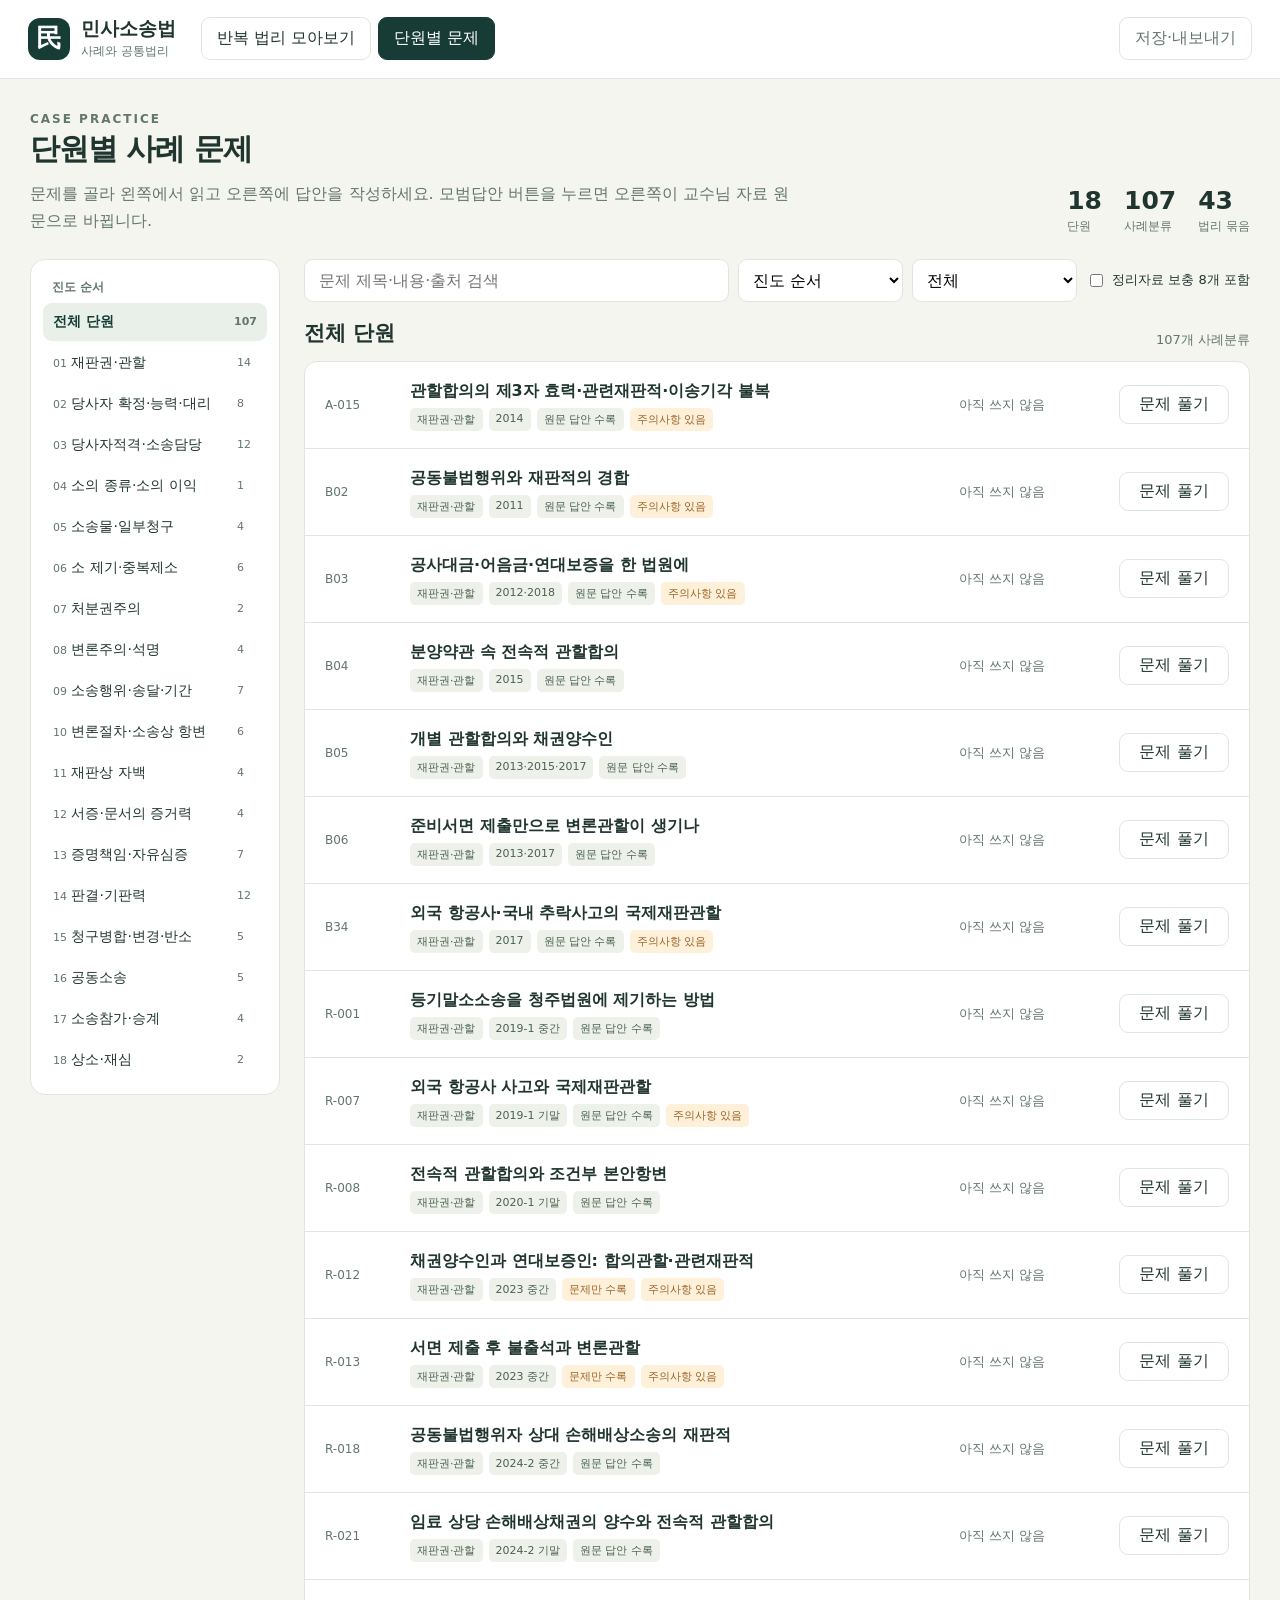
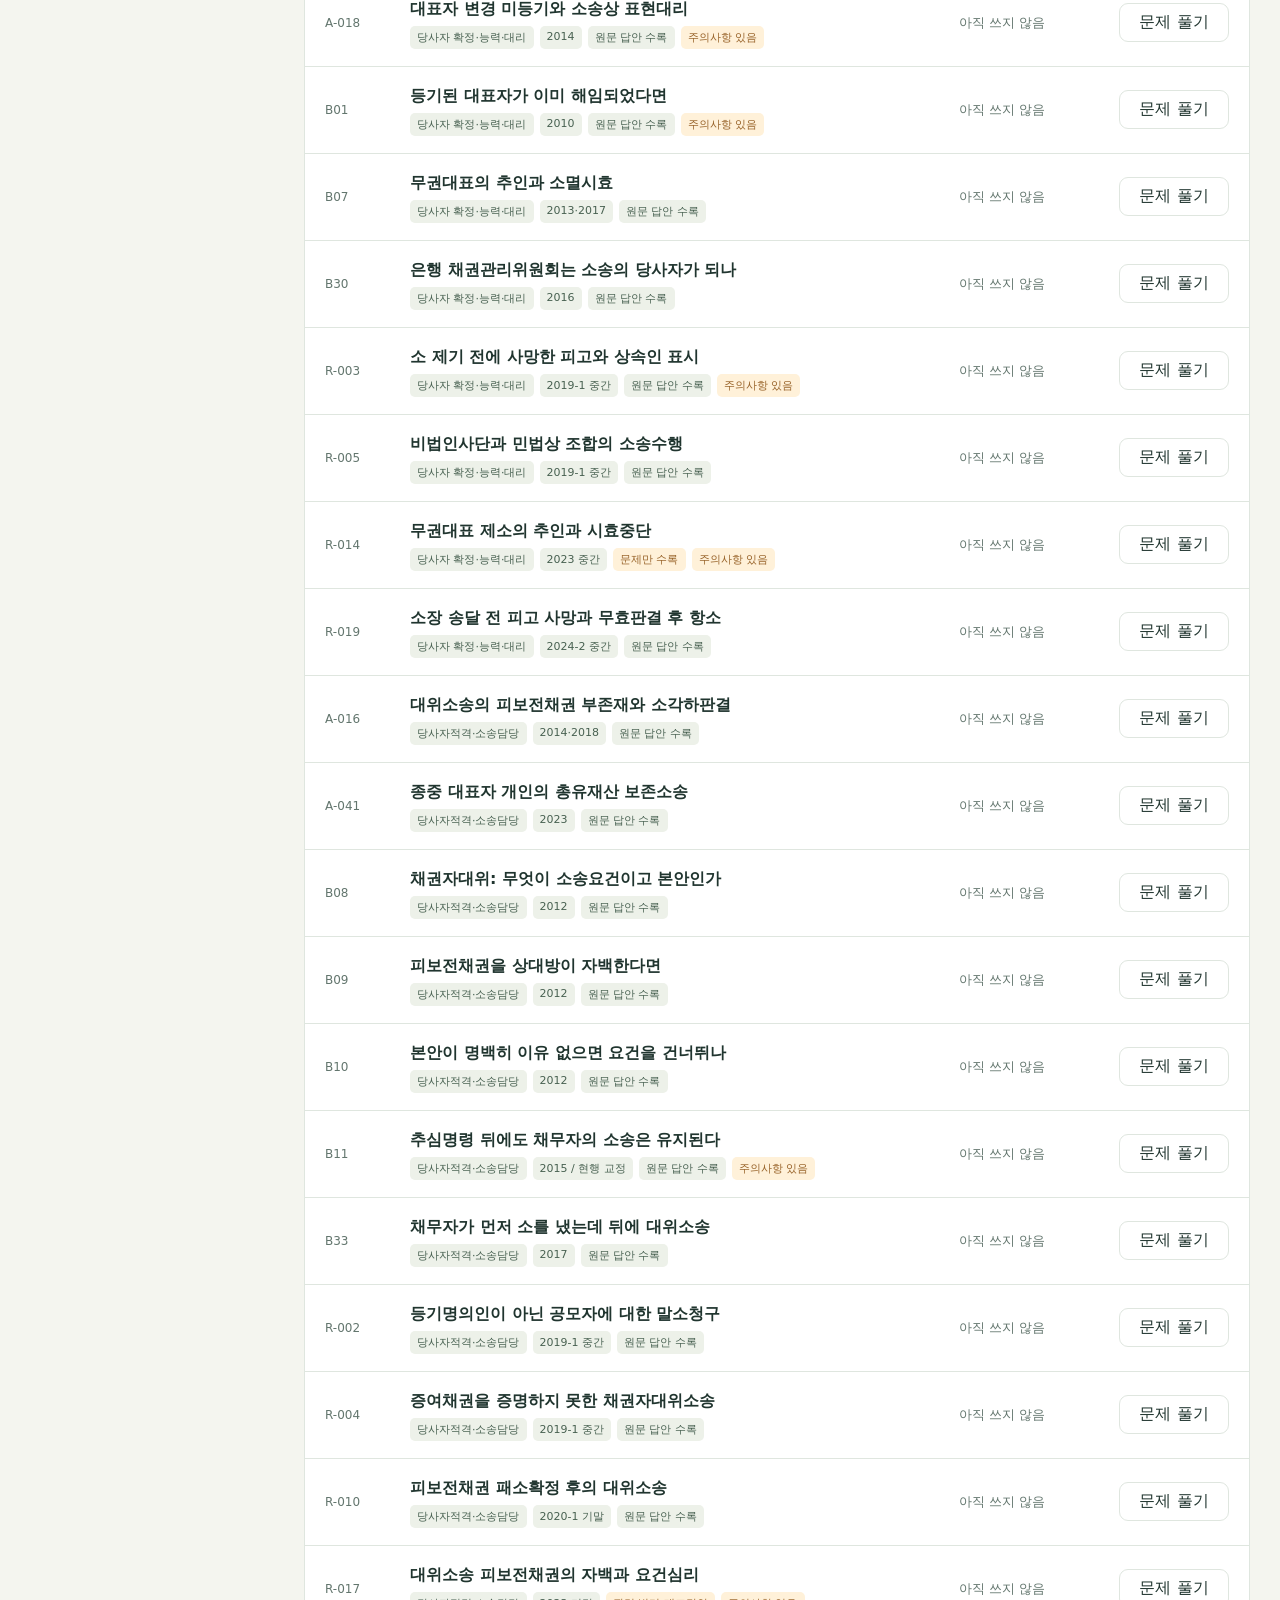
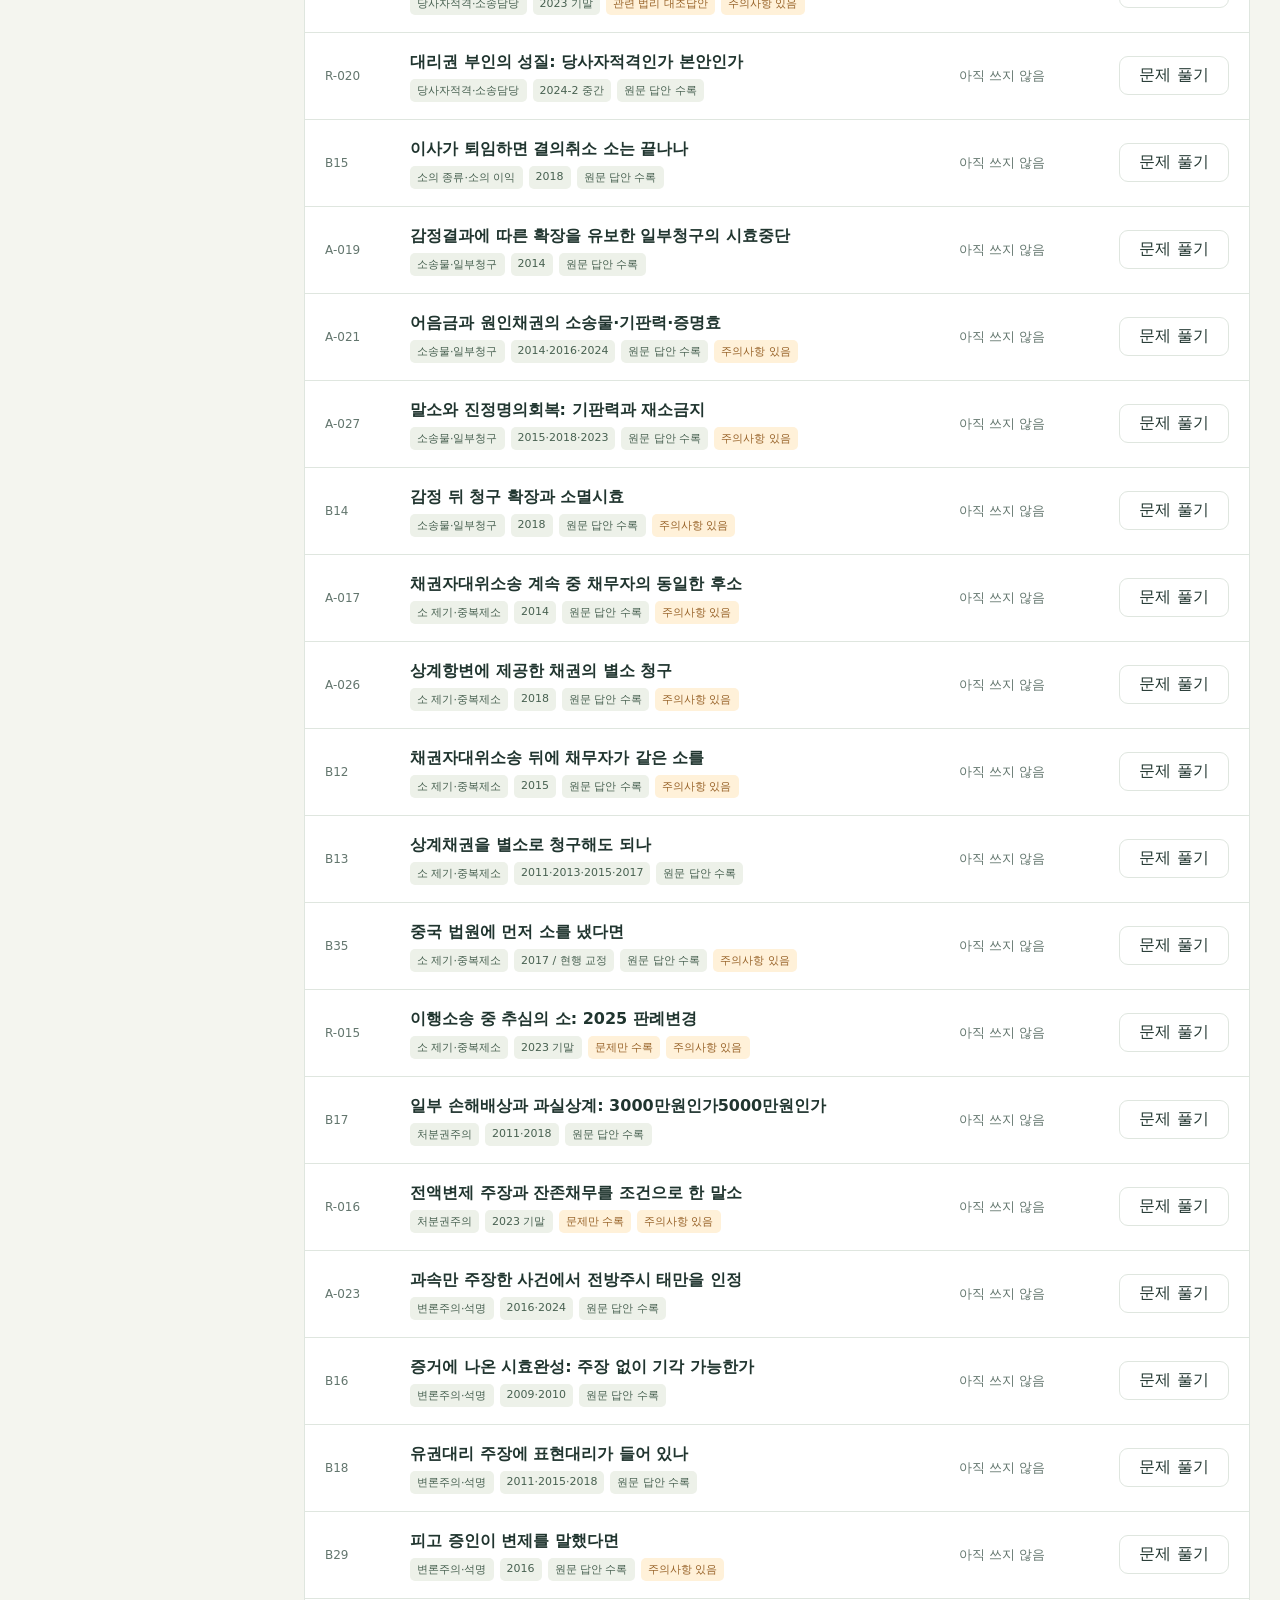
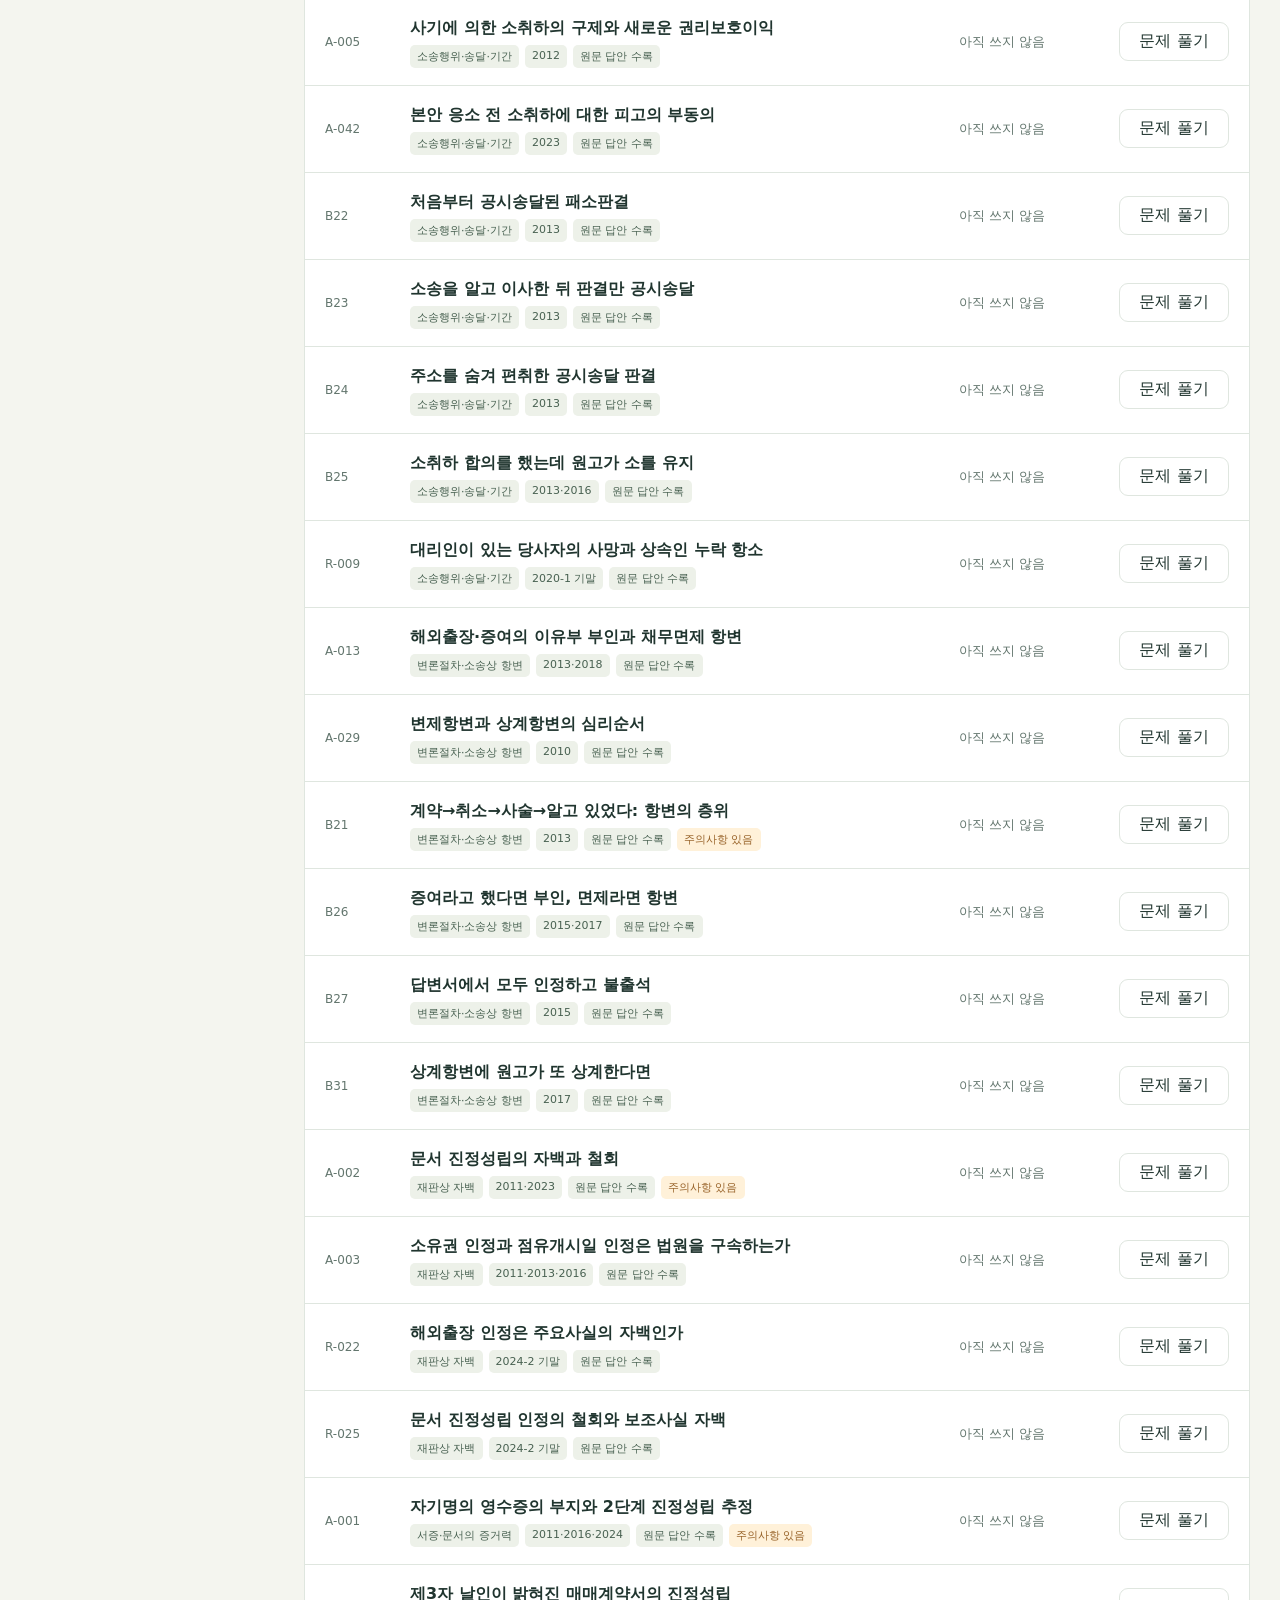
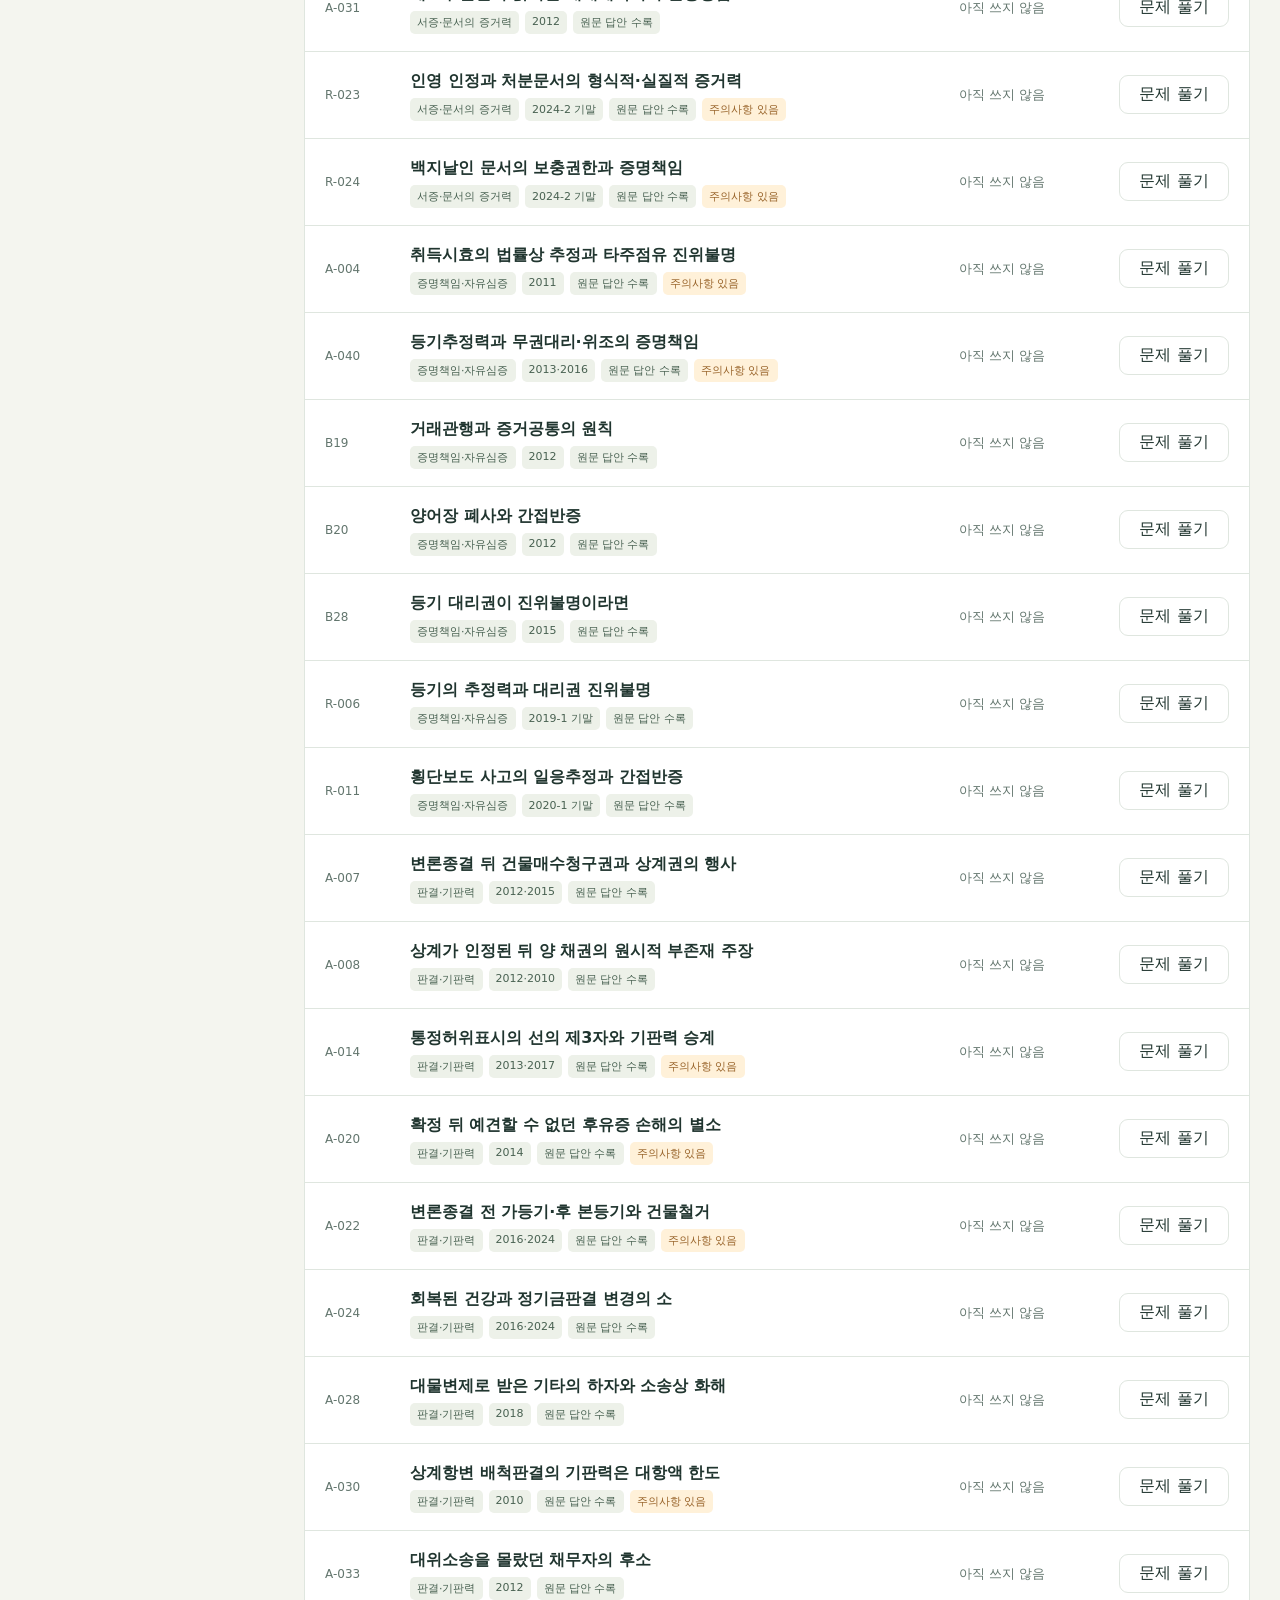
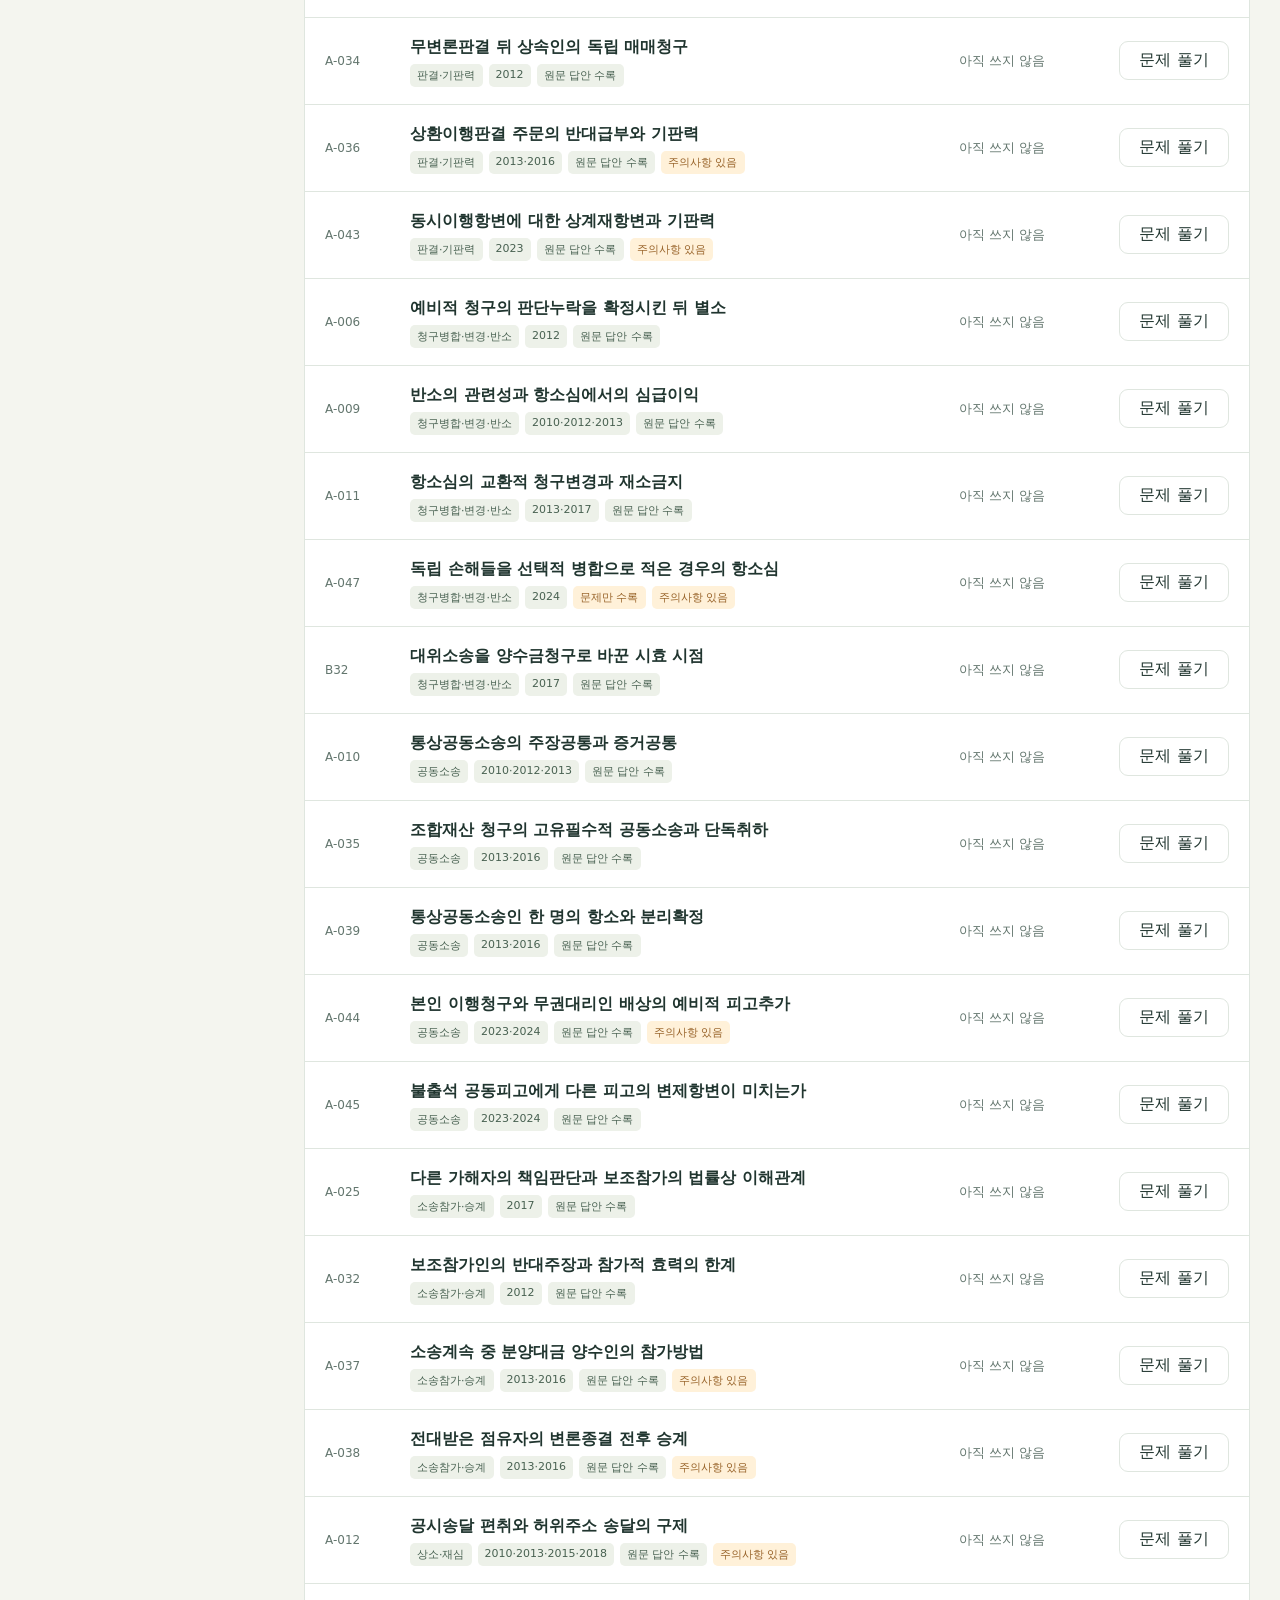
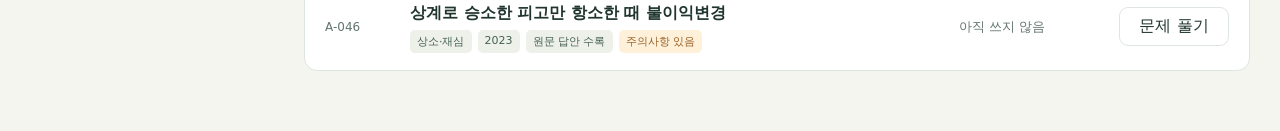
==== index.html @ bbbd8ec6 "Add files via upload" ====
<!doctype html>
<html lang="ko">
<head><meta charset="utf-8"><meta name="viewport" content="width=device-width, initial-scale=1"><meta name="theme-color" content="#173c36"><title>민사소송법 · 사례와 공통법리</title><link rel="stylesheet" href="reading.css?v=5"><script defer src="data.js"></script><script defer src="reading-data.js"></script><script defer src="reading-source-text.js"></script><script defer src="reading-focus.js"></script><script defer src="reading-edits.js"></script><script defer src="reading-transcripts.js?v=1"></script><script defer src="reading-core.js"></script><script defer src="reading-focus-core.js"></script><script defer src="reading-readable-core.js"></script><script defer src="reading-transcript-core.js"></script><script defer src="reading.js?v=5"></script></head>
<body>
<header class="top"><a class="brand" href="#library"><span class="brand-icon">民</span><span>민사소송법<small>사례와 공통법리</small></span></a><nav aria-label="공부 화면"><button data-view="laws">반복 법리 모아보기</button><button data-view="library">단원별 문제</button></nav><button id="records-open" class="quiet">저장·내보내기</button></header>
<main id="main"></main>
<div id="toast" role="status" aria-live="polite"></div>
<dialog id="records"><form method="dialog"><h2>내 답안과 공부기록</h2><p>이 브라우저에 자동 저장됩니다. 다른 컴퓨터에서는 기록 파일을 가져오세요.</p><p id="record-summary"></p><div class="tools"><button id="export" type="button">기록 내보내기</button><label class="button">기록 가져오기<input id="import" type="file" accept=".json,application/json" hidden></label></div><p class="small">이전 연습실의 기록은 그대로 보존되어 있습니다. 새 화면의 답안과 공부기록은 따로 저장합니다.</p><button id="reset" type="button" class="danger">새 화면의 기록 초기화</button><button value="close" class="quiet">닫기</button></form></dialog>
<dialog id="zoom"><div class="zoom-toolbar"><strong id="zoom-title">원문 확대</strong><button id="zoom-close">닫기</button></div><div id="zoom-content"></div></dialog>
<noscript>이 사이트는 브라우저의 JavaScript를 켜야 사용할 수 있습니다.</noscript>
</body></html>
---- reading.css ----
:root{color-scheme:light;--ink:#20352f;--muted:#63766e;--green:#173c36;--line:#dfe6df;--paper:#fff;--bg:#f4f5ef;--accent:#b97432;font-family:"Malgun Gothic","Apple SD Gothic Neo",system-ui,sans-serif;font-size:16px}*{box-sizing:border-box}body{margin:0;background:var(--bg);color:var(--ink)}button,input,textarea,select{font:inherit}button,.button{border:1px solid var(--line);background:white;color:var(--ink);border-radius:9px;padding:10px 15px;cursor:pointer;text-decoration:none;display:inline-block}button:hover,.button:hover{background:#eef3ed;border-color:#afc2b8}button:focus-visible,a:focus-visible,input:focus-visible,textarea:focus-visible,select:focus-visible{outline:3px solid #b97432;outline-offset:3px}button.active,button.primary{background:var(--green);color:white;border-color:var(--green)}a{color:#285c50;text-underline-offset:3px}h1,h2,h3,p{margin-top:0}h1{font-size:30px;letter-spacing:-1px;margin-bottom:10px}h2{font-size:21px}h3{font-size:18px}p{line-height:1.7}.small,small{font-size:13px;line-height:1.65;color:var(--muted)}.top{display:flex;align-items:center;gap:25px;padding:16px 28px;background:#fff;border-bottom:1px solid var(--line)}.brand{display:flex;align-items:center;gap:11px;text-decoration:none;color:var(--ink);font-weight:800;font-size:19px}.brand small{display:block;font-weight:400;font-size:12px}.brand-icon{font-family:serif;background:var(--green);color:#fff;width:42px;height:42px;text-align:center;line-height:42px;border-radius:12px;font-size:26px}.top nav{display:flex;gap:7px;flex:1}.quiet{background:transparent;color:var(--muted)}main{max-width:1600px;margin:auto;padding:30px 30px 60px}.hero{display:flex;align-items:flex-end;justify-content:space-between;gap:20px;margin-bottom:24px}.eyebrow{color:var(--accent);font-size:12px;letter-spacing:2px;font-weight:bold;margin-bottom:10px}.hero p{margin:0;color:var(--muted);max-width:770px}.stats{display:flex;gap:22px;white-space:nowrap}.stats strong{display:block;font-size:25px}.stats span{font-size:12px;color:var(--muted)}.workspace{display:grid;grid-template-columns:250px minmax(0,1fr);gap:24px}.sidebar{align-self:start;position:sticky;top:16px;border:1px solid var(--line);background:white;border-radius:15px;padding:12px;max-height:calc(100vh - 40px);overflow:auto}.sidebar h2{font-size:12px;color:var(--muted);padding:7px 9px;margin:0}.unit{display:flex;width:100%;align-items:center;justify-content:space-between;border:0;text-align:left;padding:10px;font-size:14px;gap:8px;margin-bottom:3px}.unit.active{background:#e9f0e9;color:var(--green);font-weight:700}.unit .number{font-size:11px;min-width:20px;color:var(--muted)}.filters{display:flex;align-items:center;gap:9px;flex-wrap:wrap;margin-bottom:17px}.filters input[type=search]{flex:1;min-width:200px;padding:11px 14px;border:1px solid var(--line);border-radius:9px;background:white}.filters select{max-width:210px;border:1px solid var(--line);border-radius:9px;padding:10px;background:white}.filters label{font-size:13px;display:flex;gap:6px;align-items:center}.section-title{display:flex;align-items:center;gap:12px;justify-content:space-between}.section-title h2{margin:0 0 14px}.cards{display:grid;grid-template-columns:repeat(2,minmax(0,1fr));gap:14px}.card{background:white;border:1px solid var(--line);padding:19px;border-radius:13px;display:flex;flex-direction:column;gap:10px}.card h3{line-height:1.5;margin:0}.card p{margin:0;font-size:14px;color:var(--muted)}.card .tags{margin-top:auto}.tags{display:flex;gap:6px;flex-wrap:wrap}.tag{font-size:11px;border-radius:5px;padding:4px 7px;background:#edf1e9;color:#486151;display:inline-block}.tag.warn{background:#fff1d9;color:#986329}.card-footer{display:flex;justify-content:space-between;align-items:center;padding-top:5px;gap:10px}.case-list{background:white;border:1px solid var(--line);border-radius:13px;overflow:hidden}.case-row{display:grid;grid-template-columns:70px minmax(0,1fr) 145px 110px;align-items:center;gap:15px;padding:17px 20px;border-bottom:1px solid var(--line)}.case-row:last-child{border:0}.case-row h3{font-size:16px;margin:0 0 5px;line-height:1.5}.case-row .case-number{color:var(--muted);font-size:12px}.case-row button{padding:8px 11px}.empty{padding:40px;text-align:center;color:var(--muted);background:white;border-radius:12px}.back{margin-bottom:17px}.reading-heading{display:flex;align-items:flex-start;justify-content:space-between;gap:15px}.reading-heading h1{font-size:23px;line-height:1.5}.reading-heading p{margin-bottom:15px}.reading-grid{display:grid;grid-template-columns:1fr 1fr;gap:18px;align-items:start}.panel{background:white;border:1px solid var(--line);border-radius:14px;overflow:hidden;min-width:0}.panel-head{padding:16px 20px;border-bottom:1px solid var(--line);display:flex;align-items:center;justify-content:space-between;gap:10px}.panel-head h2{margin:0;font-size:16px}.panel-body{padding:22px}.problem p{line-height:1.9}.question{border-left:3px solid var(--green);padding-left:15px;margin-top:23px;font-weight:600}.draft{width:100%;min-height:520px;resize:vertical;border:0;outline:0;padding:22px;line-height:1.85;background:#fffdf9;font-size:17px;color:var(--ink)}.draft:focus-visible{outline:2px solid #73978b;outline-offset:-3px}.save-line{padding:10px 20px;border-top:1px solid var(--line);font-size:12px;color:var(--muted);display:flex;justify-content:space-between;gap:10px}.tools{display:flex;gap:8px;flex-wrap:wrap}.source-tools{padding:13px 17px;display:flex;align-items:center;gap:8px;flex-wrap:wrap;background:#f7f8f4}.source-tools select{min-width:0;max-width:100%;border:1px solid var(--line);padding:7px;border-radius:7px}.source-tools a,.source-tools button{font-size:12px}.source-image{width:100%;height:auto;display:block;cursor:zoom-in;background:white}.image-note{padding:10px 17px;font-size:12px;color:var(--muted)}.model-body{max-height:75vh;overflow:auto}.tools button:disabled{opacity:.45;cursor:default}.quote{white-space:pre-wrap;line-height:1.85;background:#fffdf6;border-left:3px solid var(--accent);padding:19px;margin:0 0 8px}.quote-source{margin-bottom:22px;font-size:12px;color:var(--muted)}.law-layout{display:grid;grid-template-columns:minmax(0,1.15fr) minmax(330px,.85fr);gap:20px;align-items:start}.law-context{padding:18px;background:#eaf0e9;border-radius:11px;margin-bottom:20px}.law-context p{margin-bottom:0;font-size:14px}.member{display:block;padding:15px 0;border-bottom:1px solid var(--line)}.member button{width:100%;text-align:left;border:0;padding:0;background:transparent}.member strong{display:block;font-size:15px;line-height:1.6}.member small{display:block}.member .tags{margin-top:6px}.member-summary{border:1px solid var(--line);border-radius:8px;padding:12px;margin-top:10px;background:#fafbf7;font-size:13px;line-height:1.8}.notice{background:#fff4df;border:1px solid #e8d4ad;border-radius:9px;padding:13px 16px;font-size:13px;line-height:1.7;margin-bottom:16px}.notice p:last-child{margin-bottom:0}.mobile-switch{display:none}details{margin-top:12px}summary{cursor:pointer;color:var(--muted);font-size:13px}.related-links{margin-top:24px;display:flex;flex-direction:column;gap:8px}.studied{display:flex;align-items:center;gap:6px;font-size:13px}.law-original-select{width:100%;padding:11px;border:1px solid var(--line);border-radius:8px;margin-bottom:14px}#toast{position:fixed;bottom:20px;left:50%;transform:translateX(-50%);background:#173c36;color:white;padding:11px 18px;border-radius:9px;z-index:20;display:none;max-width:90vw}dialog{border:1px solid var(--line);border-radius:15px;padding:25px;max-width:540px;width:calc(100% - 28px)}dialog::backdrop{background:#11251baa}#zoom{max-width:1300px;width:96vw;height:93vh;padding:0}#zoom-content{overflow:auto;height:calc(100% - 63px);background:#cbd1c9}#zoom-content img{width:1200px;max-width:none;display:block;margin:auto}.zoom-toolbar{height:63px;display:flex;justify-content:space-between;align-items:center;padding:10px 20px}.danger{color:#9b3b32}.continuation{font-size:13px;color:var(--muted)}.law-empty-quote{padding:16px;background:#f7f8f4;border-radius:10px;font-size:14px;line-height:1.8}input[type=checkbox]{accent-color:var(--green)}
.original-text{white-space:pre-wrap;overflow-wrap:anywhere;margin:0;padding:24px;font:17px/1.9 "Malgun Gothic","Apple SD Gothic Neo",sans-serif;color:#253b32}.text-notice{padding:10px 17px;margin:0;border-bottom:1px solid var(--line);font-size:12px;line-height:1.7;color:var(--muted)}
.readable-text{padding:25px 28px;max-width:78ch;margin:0 auto;font-size:17px;line-height:1.95;overflow-wrap:break-word;word-break:normal;letter-spacing:0;color:#253b32}
.readable-text .readable-block{margin:0 0 1em;font:inherit;white-space:normal}
.readable-text .readable-major{font-weight:750;font-size:18px;line-height:1.65;margin:1.8em 0 .65em;padding:0 0 .45em;border-bottom:1px solid #dce5df;color:#173c36}
.readable-text .readable-minor{font-weight:700;font-size:17px;line-height:1.7;margin:1.35em 0 .4em}
.readable-text .readable-question{font-weight:700;line-height:1.8;border-left:3px solid #698d79;padding:9px 13px;background:#f1f5ee;margin:1.4em 0 .8em}
.readable-text .readable-item{padding-left:1.1em;text-indent:-1.1em;margin-top:1em}
.readable-text .readable-folio{font-size:12px;color:var(--muted);text-align:right;margin:0 0 .6em}
.readable-text .readable-block:first-child{margin-top:0}
.readable-text .readable-block:last-child{margin-bottom:0}
.readable-text .readable-highlight{background:#fff5cf;box-shadow:-5px 0 0 #e7c466;padding-right:7px}
.reading-edits{margin:0 24px 20px;padding:12px 15px;background:#fbf9f0;border:1px solid #e7dfc6;border-radius:9px}
.reading-edits summary{font-size:12px;color:#71603c}.reading-edits ul{padding-left:20px;margin-bottom:0;font-size:13px;line-height:1.8}.reading-edits li{margin-bottom:15px}.reading-edits li:last-child{margin-bottom:0}.reading-edits li p{margin:5px 0;color:var(--muted);font-size:12px;line-height:1.7}.reading-edits a{font-size:12px}.edit-before{text-decoration:line-through;color:#876e55}
@media(max-width:700px){.readable-text{padding:21px 18px;font-size:17px;line-height:1.95}.readable-text .readable-major{font-size:18px}.reading-edits{margin:0 15px 17px;padding:11px}}
.source-caption{padding:8px 17px;margin:0;color:var(--muted);font-size:12px;line-height:1.6;background:#f8f9f4}
.source-crop[data-zoom]{cursor:zoom-in}#zoom-content .source-focus-zoom{width:1200px;min-height:100%;margin:auto;background:white;padding:1px 0}
.rule-corrections{background:#fff6df;border:1px solid #e8d9b5;border-radius:8px;padding:13px}.rule-corrections p{font-size:13px}
.rule-guide section{margin-bottom:22px}.rule-guide h3{font-size:14px;color:var(--green);margin:0 0 8px}.rule-guide p{margin:0;line-height:1.85}.rule-main{background:#eef4ee;border-left:3px solid #54796b;padding:16px;border-radius:0 8px 8px 0}.rule-guide ol{padding-left:23px;margin:0;line-height:1.85}.rule-guide li{padding-left:3px;margin-bottom:9px}.rule-limits{border-top:1px dashed #cdd8cf;padding-top:18px}.rule-flow{font-size:13px;background:#f4f6ef;padding:13px;border-radius:8px}.rule-sources{display:flex;flex-wrap:wrap;gap:8px;margin:15px 0}.rule-sources span{width:100%;font-size:12px;color:var(--muted)}.rule-sources a{font-size:12px;background:#f6f8f3;padding:5px 7px;border-radius:5px;overflow-wrap:anywhere}.rule-application{border:1px solid var(--line);border-radius:9px;padding:15px;margin:18px 0}.rule-application button{margin-top:10px;font-size:12px}.rule-guide .guide-provenance{font-size:12px;color:var(--muted);line-height:1.6;margin:17px 0}.law-evidence,.comparison-point{padding:14px 15px;border:1px solid var(--line);border-radius:9px;margin:15px 0}.law-evidence summary{font-weight:600;color:var(--ink)}.quote-context{border-bottom:1px solid var(--line);padding-top:22px}.quote-context:last-child{border-bottom:0}.quote-context h3{font-size:15px;margin-bottom:7px}.law-evidence .quote{font-size:14px;padding:14px}.law-original{position:sticky;top:15px}.source-image-wrap{position:relative;background:white;isolation:isolate}.source-highlights{position:absolute;inset:0;pointer-events:none}.source-highlights span{position:absolute;background:#ffdc4552;outline:1px solid #dfa90060}.source-mark{color:inherit;background:#ffe784aa;border-radius:2px;box-decoration-break:clone;-webkit-box-decoration-break:clone}.source-crop{display:block;width:calc(100% - 28px);height:auto;margin:15px 14px;background:white;border:1px solid #e7e8dd}.focus-caption{display:flex;justify-content:space-between;gap:10px;padding:11px 17px;margin:0;background:#fff7db;font-size:12px;line-height:1.6;border-bottom:1px solid #ede5c8}.focus-caption span{white-space:nowrap}.focus-toggle{background:#fff9e5;border-color:#e6d9a7}.section-divider{padding:8px 24px;font-size:12px;color:var(--muted);border-top:1px dashed var(--line)}#zoom-content .source-image-wrap{width:1200px;margin:auto}#zoom-content .source-image-wrap img{width:100%;margin:0}.source-tools select:first-child{width:100%;font-size:12px}.source-tools [data-page-select]{width:auto}.panel-head small{font-size:11px}.panel-head{flex-wrap:wrap}
@media(max-width:1050px){.law-original{position:static}.rule-guide p,.rule-guide li{font-size:16px}}
@media(max-width:700px){.original-text{padding:17px;font-size:17px}.focus-caption{padding:10px 13px}.rule-guide section{margin-bottom:19px}.rule-main{padding:13px}.rule-sources a{font-size:12px}.source-crop{width:calc(100% - 18px);margin:12px 9px}#zoom-content .source-image-wrap{width:950px}}
@media(min-width:1600px){.draft{min-height:650px}}@media(max-width:1050px){main{padding:23px 20px}.workspace{grid-template-columns:210px minmax(0,1fr);gap:18px}.cards{grid-template-columns:1fr}.top{padding:14px 20px;gap:16px}.stats{gap:14px}.case-row{grid-template-columns:52px minmax(0,1fr) 90px}.case-row .row-status{display:none}.law-layout{grid-template-columns:1fr}.reading-grid{gap:12px}.panel-body{padding:18px}}
@media(max-width:700px){.top{padding:13px 14px;gap:12px;flex-wrap:wrap}.brand{font-size:17px}.brand-icon{width:35px;height:35px;line-height:35px}.top nav{order:3;flex-basis:100%}.top nav button{flex:1;font-size:14px}.top #records-open{margin-left:auto;font-size:12px;padding:8px}.hero{display:block}.hero h1{font-size:25px}.stats{margin-top:16px;gap:26px}.stats strong{display:inline;font-size:19px;margin-right:4px}.workspace{display:block}.sidebar{position:static;display:flex;gap:7px;overflow:auto;max-height:none;white-space:nowrap;padding:8px;margin-bottom:18px}.sidebar h2{display:none}.sidebar .unit{width:auto;margin:0;flex-shrink:0;font-size:12px;padding:9px}.sidebar .unit .number{min-width:0}.filters input[type=search]{min-width:100%;font-size:16px}.filters select{font-size:13px;max-width:145px}.filters label{font-size:12px}.section-title h2{font-size:18px}.case-row{grid-template-columns:minmax(0,1fr) 75px;gap:8px;padding:15px}.case-number{display:none}.case-row h3{font-size:15px}.case-row button{font-size:12px}.reading-heading{display:block}.reading-heading h1{font-size:21px}.reading-grid{display:block}.mobile-switch{display:flex;margin:15px 0;gap:6px}.mobile-switch button{flex:1;font-size:14px}.reading-grid .panel.mobile-hidden{display:none}.draft{min-height:52vh;font-size:17px}.panel-head{padding:12px 15px;flex-wrap:wrap}.panel-head .tools button{font-size:12px;padding:8px}.model-body{max-height:none}.law-layout{display:block}.law-layout .panel{margin-bottom:17px}.card{padding:17px}.panel-body{padding:18px}main{padding:22px 14px 50px}.source-tools{padding:10px}.law-context{padding:14px}.save-line{padding:10px 14px}.reading-heading .studied{margin-bottom:10px}#zoom-content img{width:950px}.top .brand small{font-size:11px}}
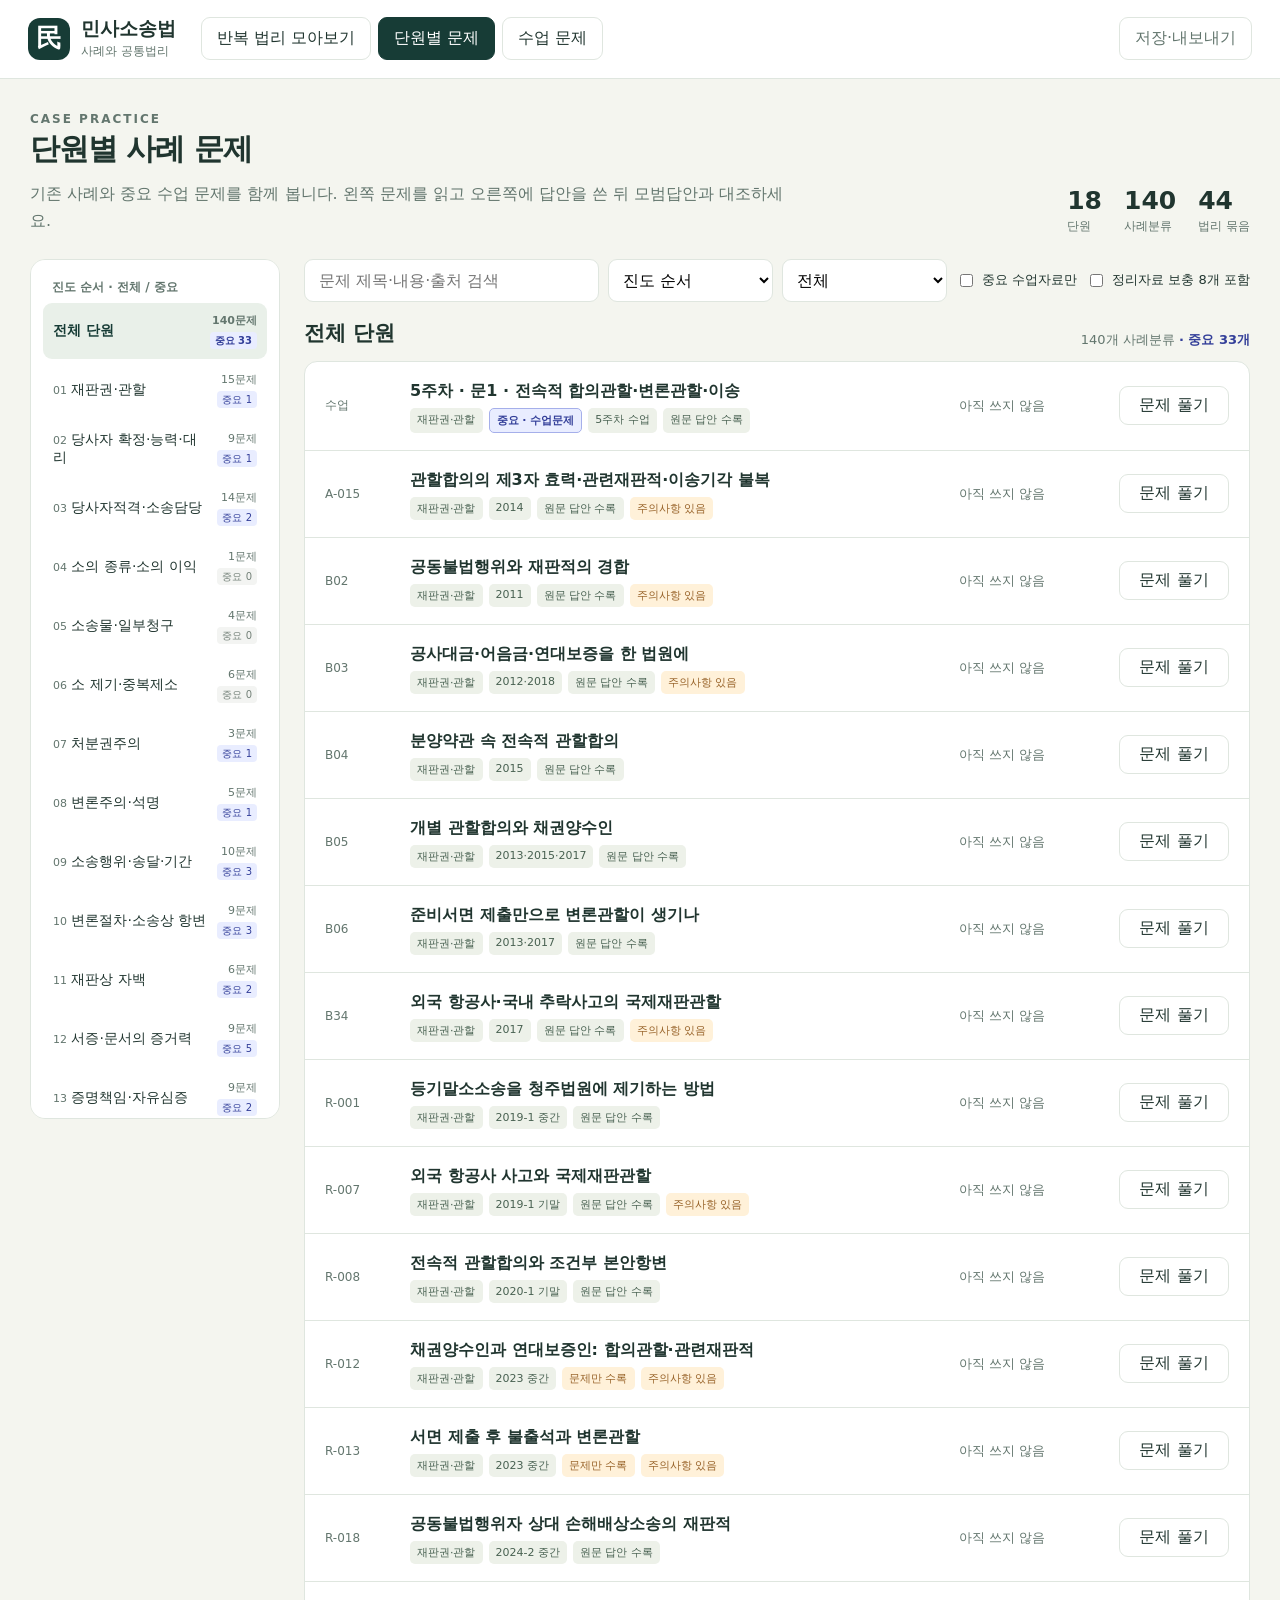
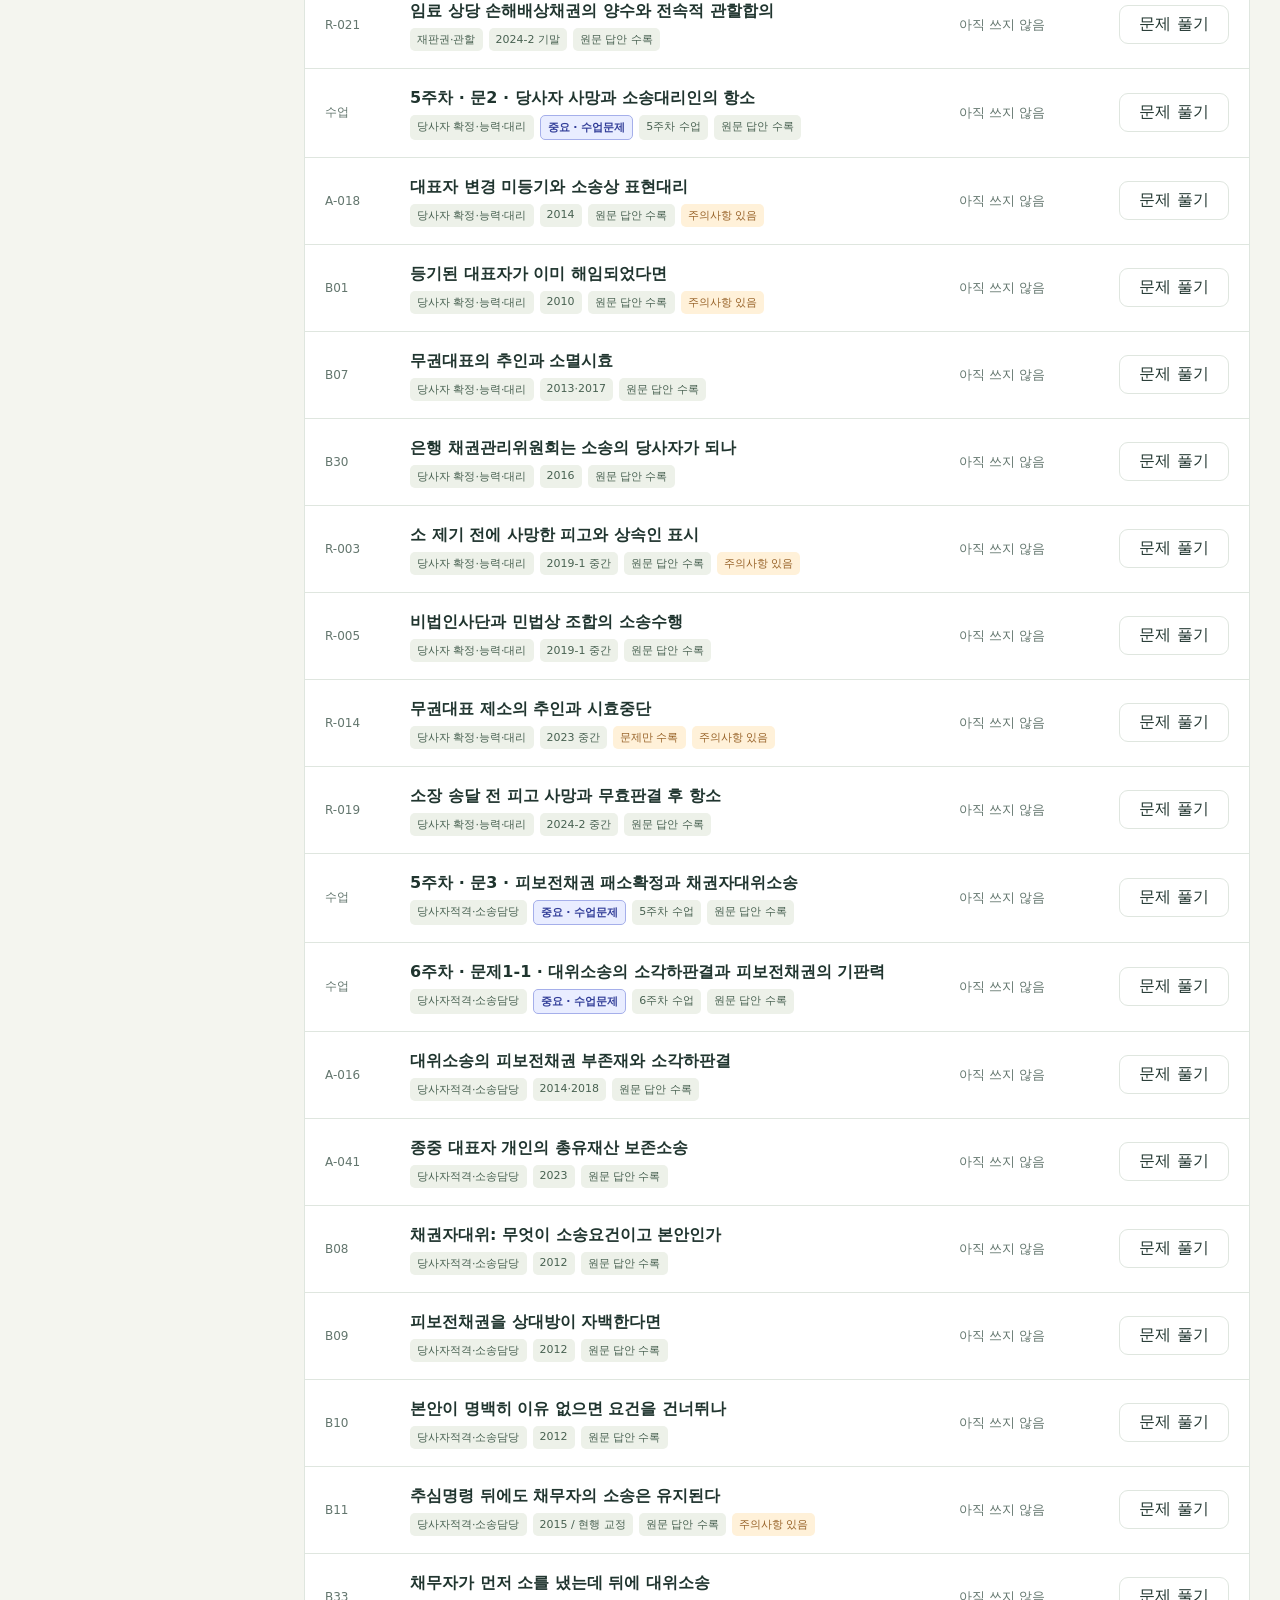
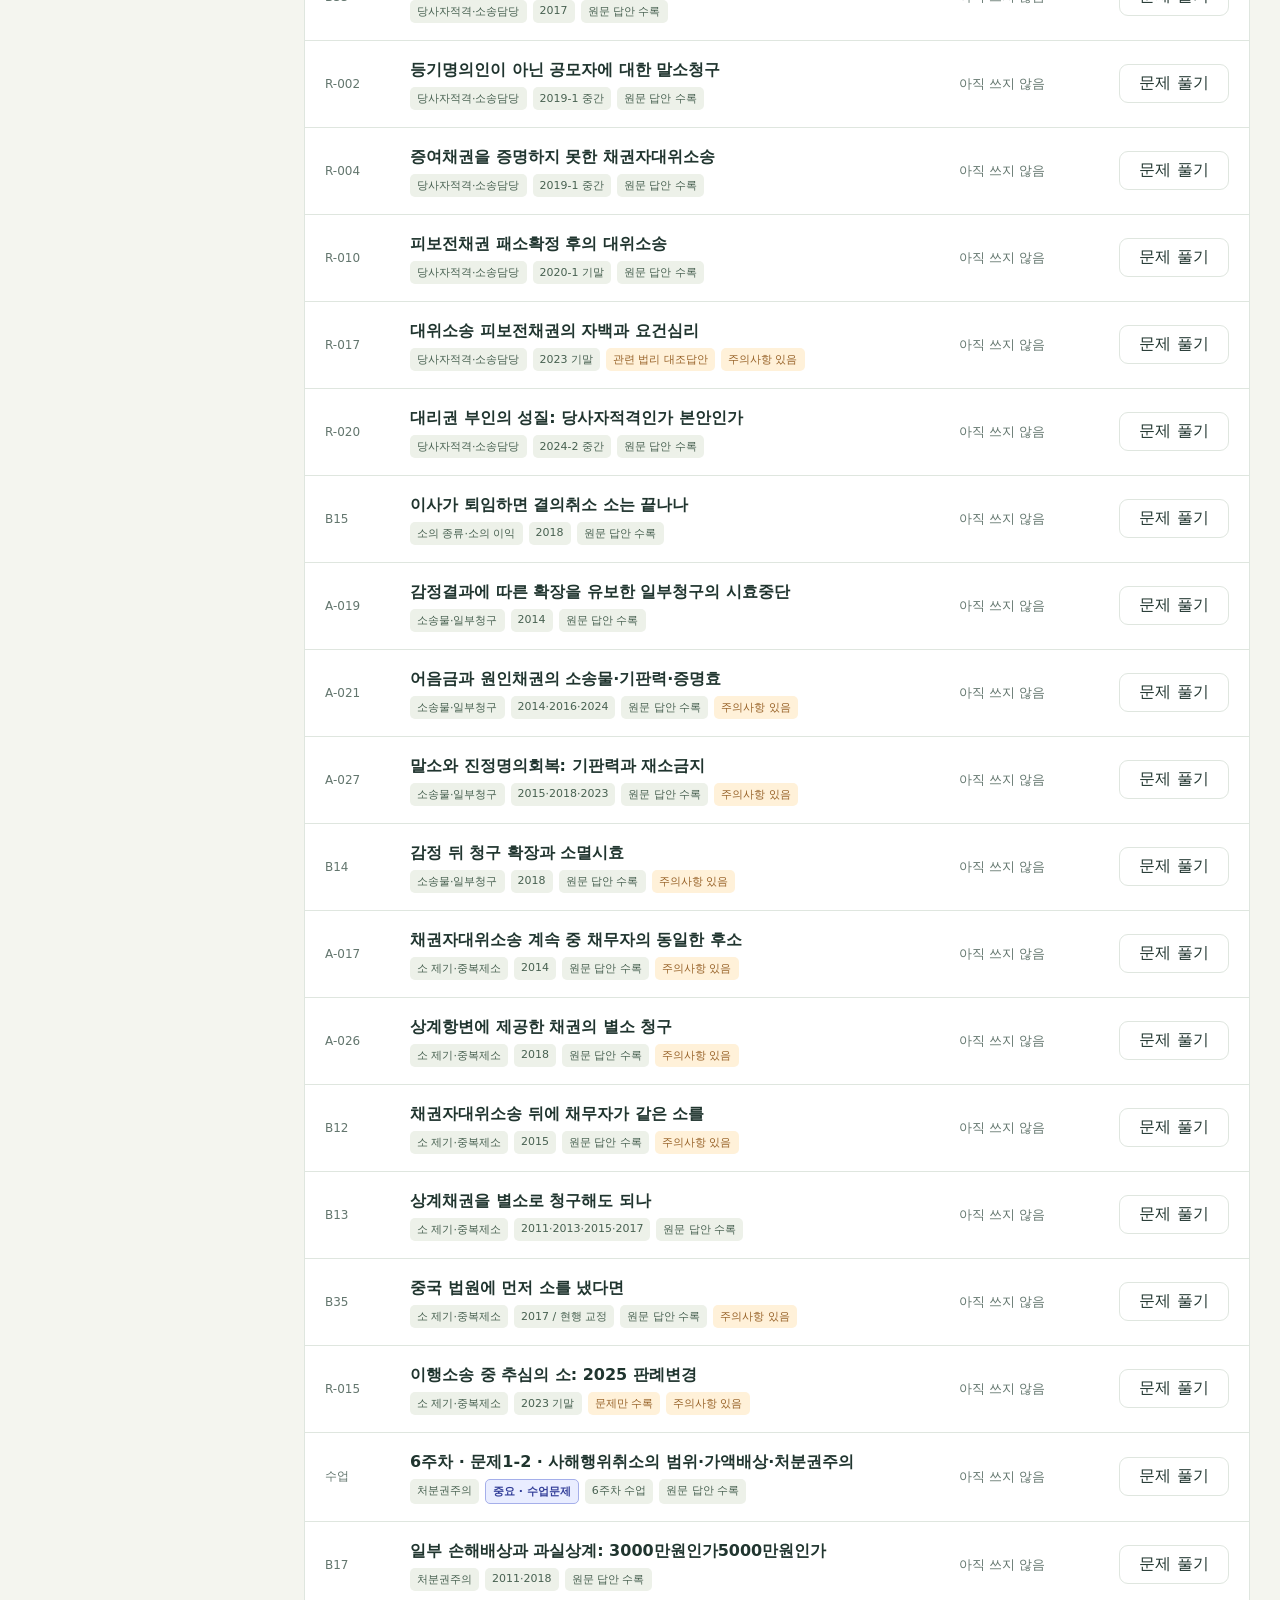
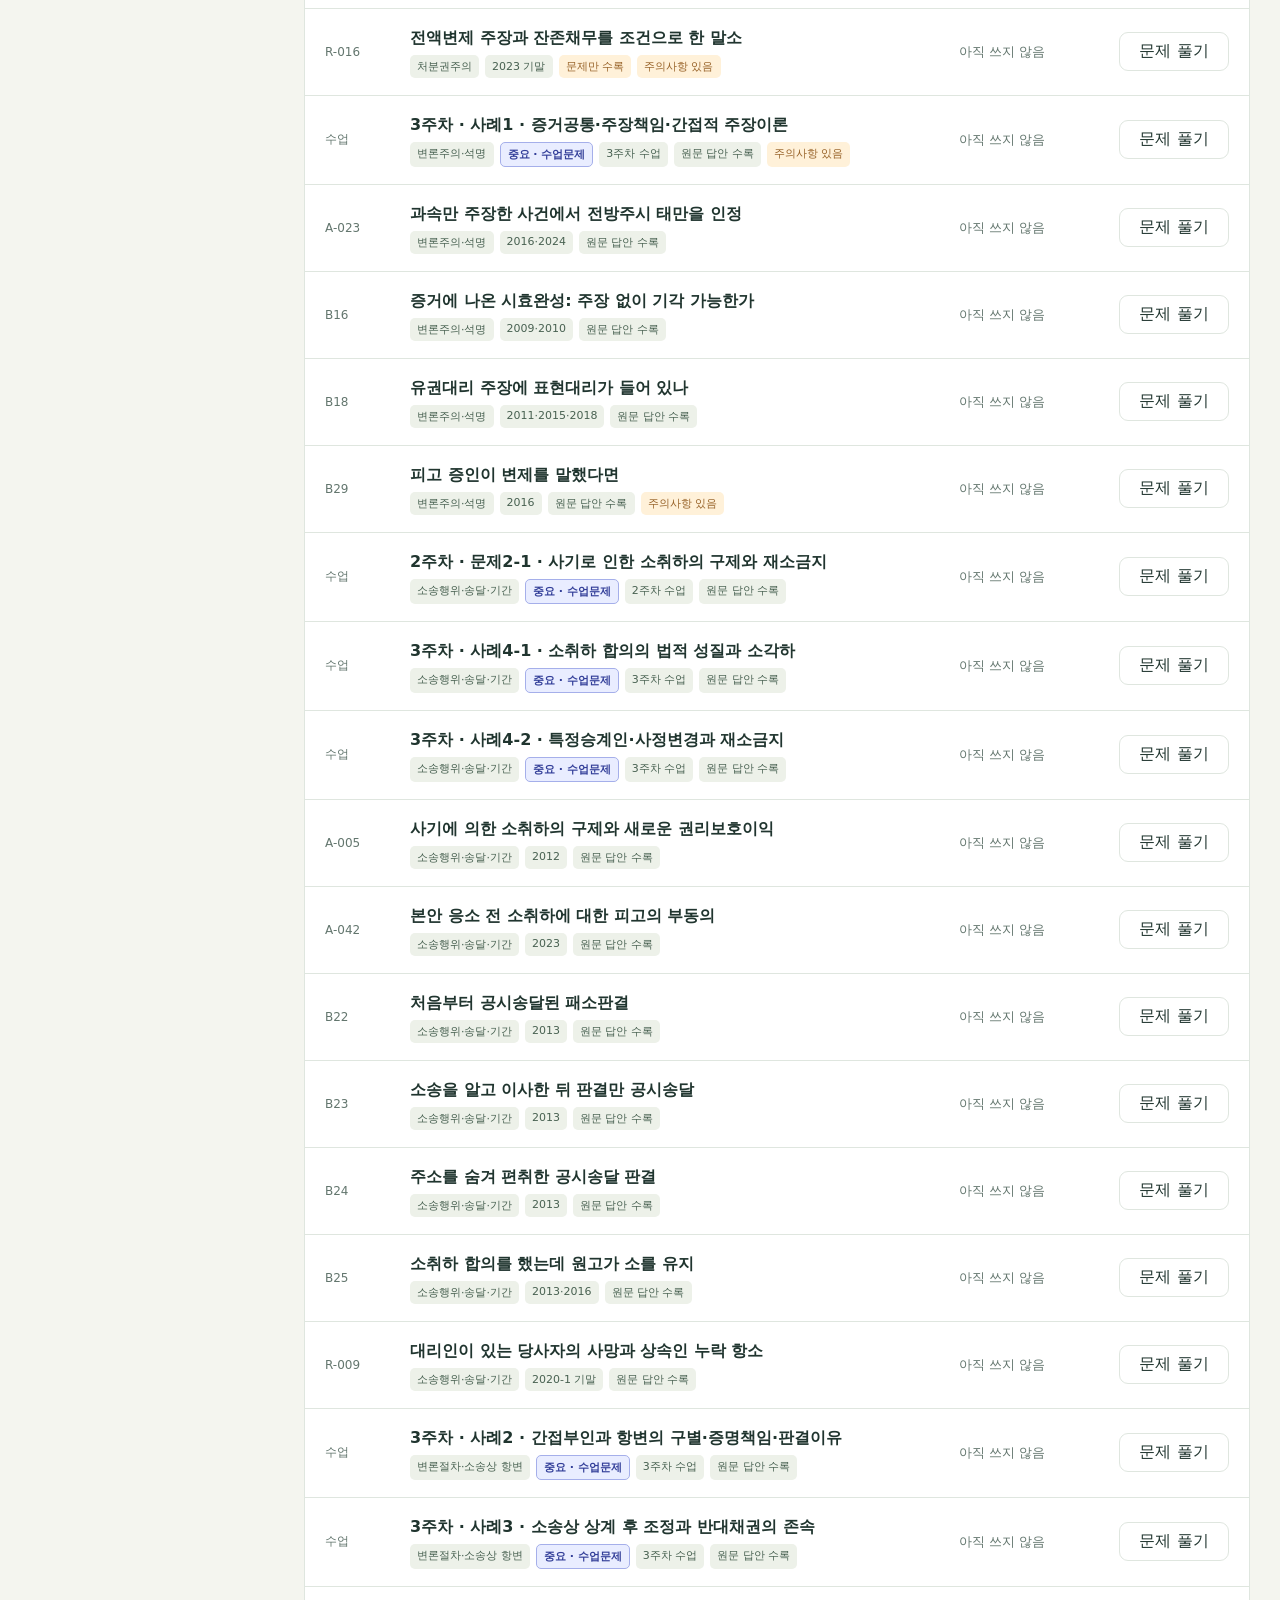
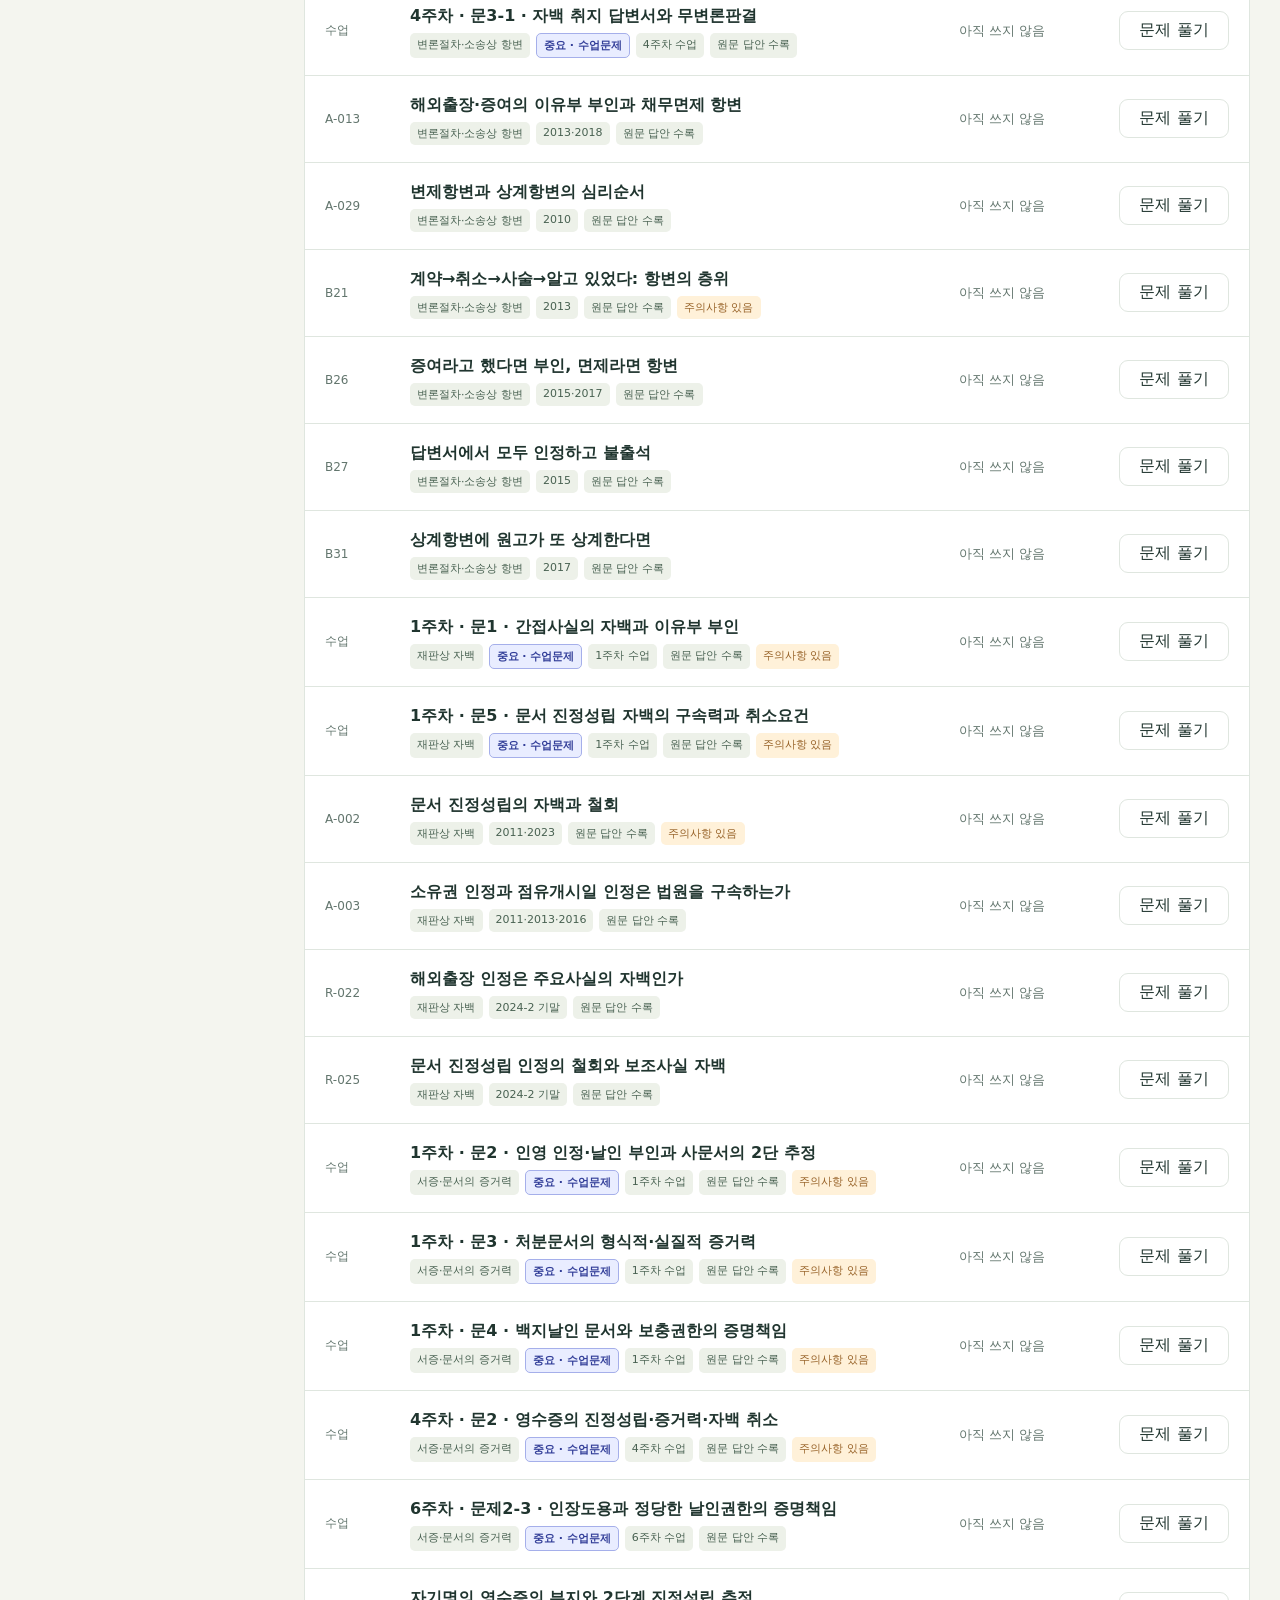
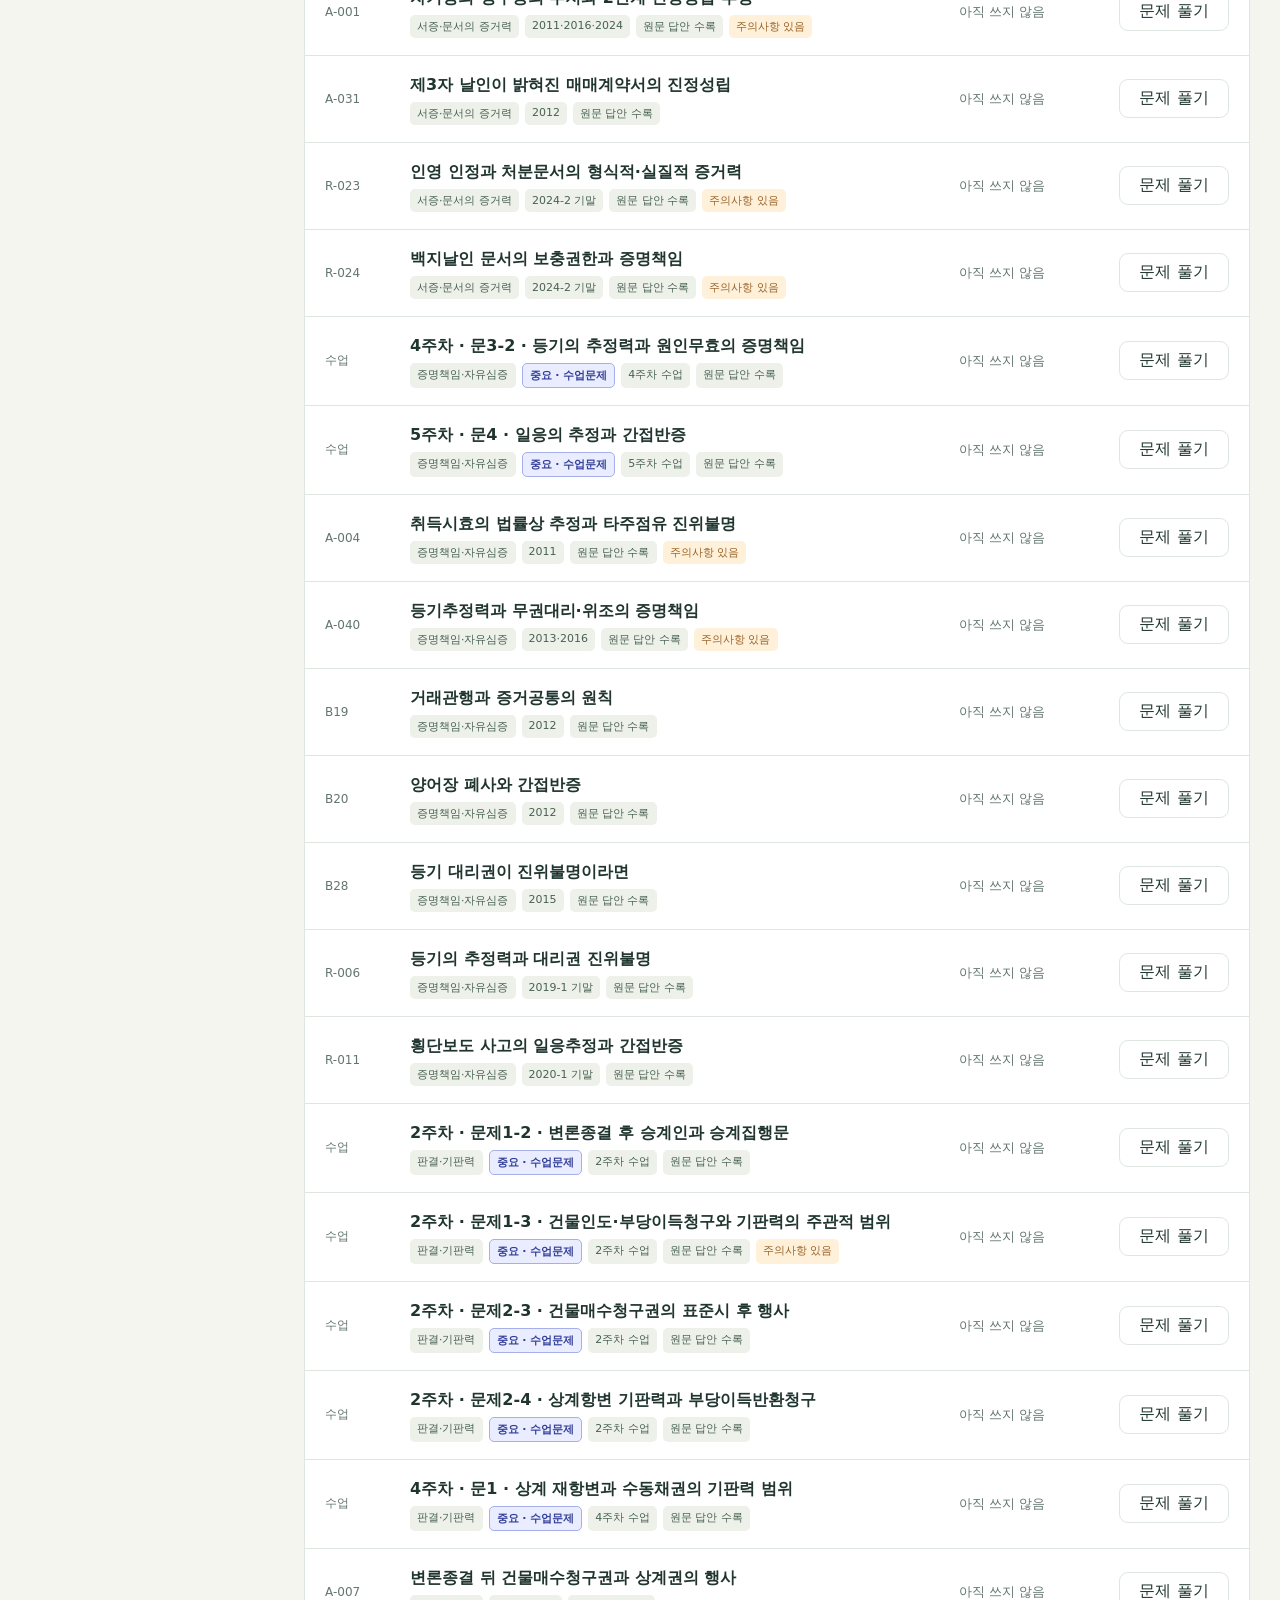
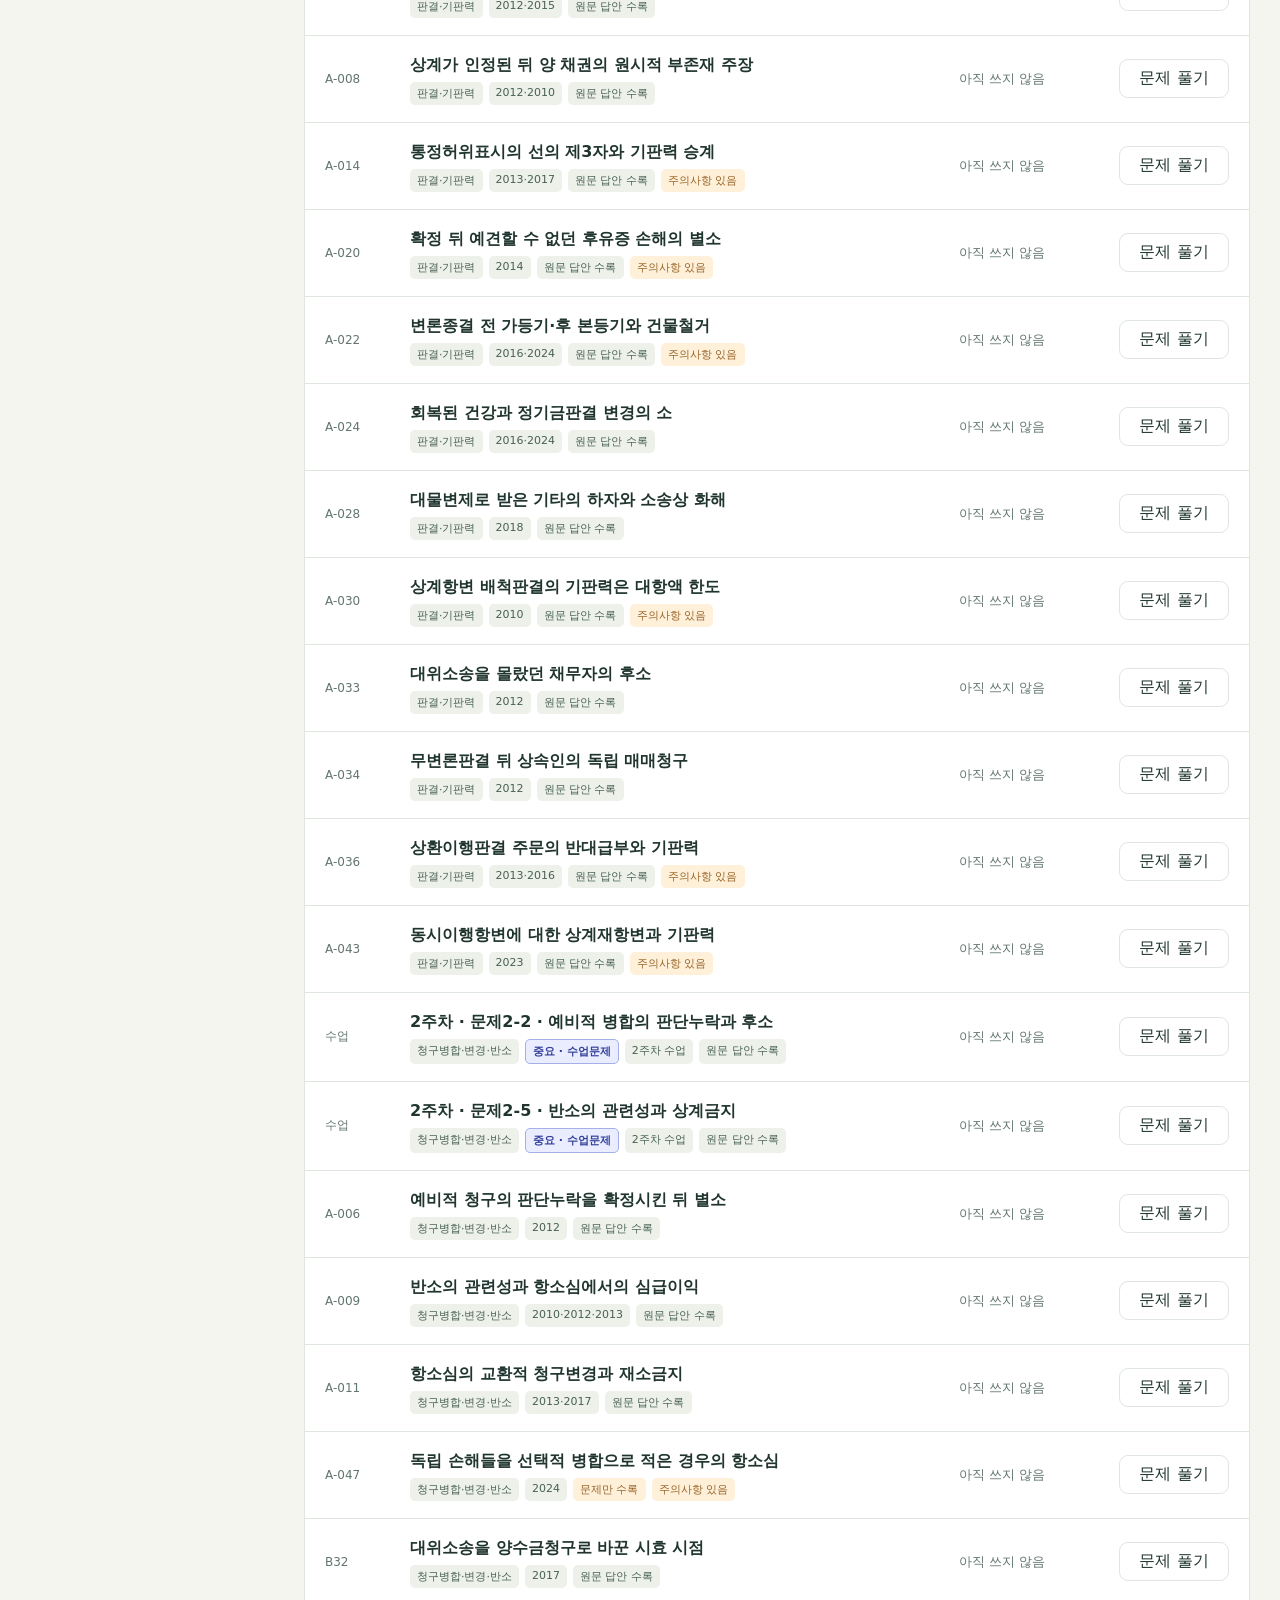
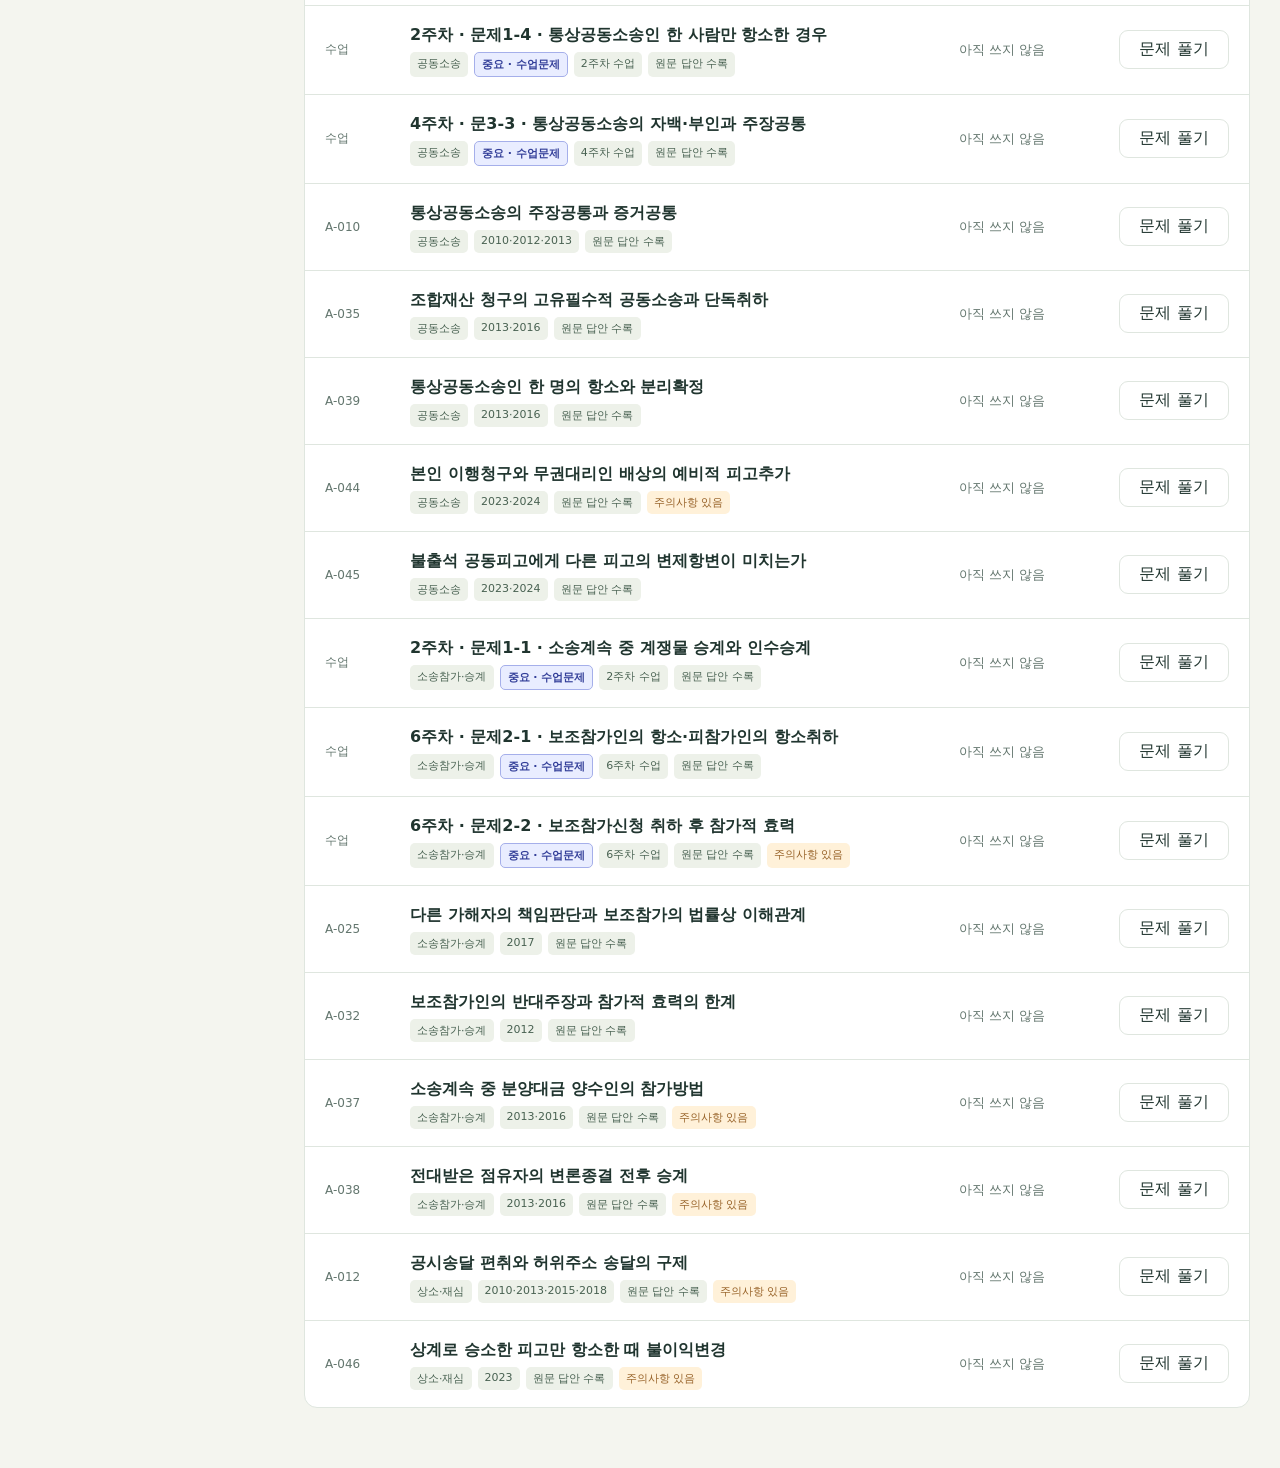
==== commit 4a99ffd3: "Add files via upload" ====
--- a/index.html
+++ b/index.html
@@ -1,8 +1,8 @@
 <!doctype html>
 <html lang="ko">
-<head><meta charset="utf-8"><meta name="viewport" content="width=device-width, initial-scale=1"><meta name="theme-color" content="#173c36"><title>민사소송법 · 사례와 공통법리</title><link rel="stylesheet" href="reading.css?v=5"><script defer src="data.js"></script><script defer src="reading-data.js"></script><script defer src="reading-source-text.js"></script><script defer src="reading-focus.js"></script><script defer src="reading-edits.js"></script><script defer src="reading-transcripts.js?v=1"></script><script defer src="reading-core.js"></script><script defer src="reading-focus-core.js"></script><script defer src="reading-readable-core.js"></script><script defer src="reading-transcript-core.js"></script><script defer src="reading.js?v=5"></script></head>
+<head><meta charset="utf-8"><meta name="viewport" content="width=device-width, initial-scale=1"><meta name="theme-color" content="#173c36"><title>민사소송법 · 사례와 공통법리</title><link rel="stylesheet" href="reading.css?v=7"><script defer src="data.js"></script><script defer src="reading-data.js"></script><script defer src="reading-source-text.js"></script><script defer src="reading-focus.js"></script><script defer src="reading-edits.js"></script><script defer src="reading-transcripts.js?v=1"></script><script defer src="reading-class-data.js?v=3"></script><script defer src="reading-quick-data.js?v=1"></script><script defer src="reading-core.js?v=2"></script><script defer src="reading-focus-core.js"></script><script defer src="reading-readable-core.js"></script><script defer src="reading-transcript-core.js"></script><script defer src="reading-class-core.js?v=2"></script><script defer src="reading.js?v=9"></script></head>
 <body>
-<header class="top"><a class="brand" href="#library"><span class="brand-icon">民</span><span>민사소송법<small>사례와 공통법리</small></span></a><nav aria-label="공부 화면"><button data-view="laws">반복 법리 모아보기</button><button data-view="library">단원별 문제</button></nav><button id="records-open" class="quiet">저장·내보내기</button></header>
+<header class="top"><a class="brand" href="#library"><span class="brand-icon">民</span><span>민사소송법<small>사례와 공통법리</small></span></a><nav aria-label="공부 화면"><button data-view="laws">반복 법리 모아보기</button><button data-view="library">단원별 문제</button><button data-view="classes">수업 문제</button></nav><button id="records-open" class="quiet">저장·내보내기</button></header>
 <main id="main"></main>
 <div id="toast" role="status" aria-live="polite"></div>
 <dialog id="records"><form method="dialog"><h2>내 답안과 공부기록</h2><p>이 브라우저에 자동 저장됩니다. 다른 컴퓨터에서는 기록 파일을 가져오세요.</p><p id="record-summary"></p><div class="tools"><button id="export" type="button">기록 내보내기</button><label class="button">기록 가져오기<input id="import" type="file" accept=".json,application/json" hidden></label></div><p class="small">이전 연습실의 기록은 그대로 보존되어 있습니다. 새 화면의 답안과 공부기록은 따로 저장합니다.</p><button id="reset" type="button" class="danger">새 화면의 기록 초기화</button><button value="close" class="quiet">닫기</button></form></dialog>
--- a/reading.css
+++ b/reading.css
@@ -1,4 +1,9 @@
 :root{color-scheme:light;--ink:#20352f;--muted:#63766e;--green:#173c36;--line:#dfe6df;--paper:#fff;--bg:#f4f5ef;--accent:#b97432;font-family:"Malgun Gothic","Apple SD Gothic Neo",system-ui,sans-serif;font-size:16px}*{box-sizing:border-box}body{margin:0;background:var(--bg);color:var(--ink)}button,input,textarea,select{font:inherit}button,.button{border:1px solid var(--line);background:white;color:var(--ink);border-radius:9px;padding:10px 15px;cursor:pointer;text-decoration:none;display:inline-block}button:hover,.button:hover{background:#eef3ed;border-color:#afc2b8}button:focus-visible,a:focus-visible,input:focus-visible,textarea:focus-visible,select:focus-visible{outline:3px solid #b97432;outline-offset:3px}button.active,button.primary{background:var(--green);color:white;border-color:var(--green)}a{color:#285c50;text-underline-offset:3px}h1,h2,h3,p{margin-top:0}h1{font-size:30px;letter-spacing:-1px;margin-bottom:10px}h2{font-size:21px}h3{font-size:18px}p{line-height:1.7}.small,small{font-size:13px;line-height:1.65;color:var(--muted)}.top{display:flex;align-items:center;gap:25px;padding:16px 28px;background:#fff;border-bottom:1px solid var(--line)}.brand{display:flex;align-items:center;gap:11px;text-decoration:none;color:var(--ink);font-weight:800;font-size:19px}.brand small{display:block;font-weight:400;font-size:12px}.brand-icon{font-family:serif;background:var(--green);color:#fff;width:42px;height:42px;text-align:center;line-height:42px;border-radius:12px;font-size:26px}.top nav{display:flex;gap:7px;flex:1}.quiet{background:transparent;color:var(--muted)}main{max-width:1600px;margin:auto;padding:30px 30px 60px}.hero{display:flex;align-items:flex-end;justify-content:space-between;gap:20px;margin-bottom:24px}.eyebrow{color:var(--accent);font-size:12px;letter-spacing:2px;font-weight:bold;margin-bottom:10px}.hero p{margin:0;color:var(--muted);max-width:770px}.stats{display:flex;gap:22px;white-space:nowrap}.stats strong{display:block;font-size:25px}.stats span{font-size:12px;color:var(--muted)}.workspace{display:grid;grid-template-columns:250px minmax(0,1fr);gap:24px}.sidebar{align-self:start;position:sticky;top:16px;border:1px solid var(--line);background:white;border-radius:15px;padding:12px;max-height:calc(100vh - 40px);overflow:auto}.sidebar h2{font-size:12px;color:var(--muted);padding:7px 9px;margin:0}.unit{display:flex;width:100%;align-items:center;justify-content:space-between;border:0;text-align:left;padding:10px;font-size:14px;gap:8px;margin-bottom:3px}.unit.active{background:#e9f0e9;color:var(--green);font-weight:700}.unit .number{font-size:11px;min-width:20px;color:var(--muted)}.filters{display:flex;align-items:center;gap:9px;flex-wrap:wrap;margin-bottom:17px}.filters input[type=search]{flex:1;min-width:200px;padding:11px 14px;border:1px solid var(--line);border-radius:9px;background:white}.filters select{max-width:210px;border:1px solid var(--line);border-radius:9px;padding:10px;background:white}.filters label{font-size:13px;display:flex;gap:6px;align-items:center}.section-title{display:flex;align-items:center;gap:12px;justify-content:space-between}.section-title h2{margin:0 0 14px}.cards{display:grid;grid-template-columns:repeat(2,minmax(0,1fr));gap:14px}.card{background:white;border:1px solid var(--line);padding:19px;border-radius:13px;display:flex;flex-direction:column;gap:10px}.card h3{line-height:1.5;margin:0}.card p{margin:0;font-size:14px;color:var(--muted)}.card .tags{margin-top:auto}.tags{display:flex;gap:6px;flex-wrap:wrap}.tag{font-size:11px;border-radius:5px;padding:4px 7px;background:#edf1e9;color:#486151;display:inline-block}.tag.warn{background:#fff1d9;color:#986329}.card-footer{display:flex;justify-content:space-between;align-items:center;padding-top:5px;gap:10px}.case-list{background:white;border:1px solid var(--line);border-radius:13px;overflow:hidden}.case-row{display:grid;grid-template-columns:70px minmax(0,1fr) 145px 110px;align-items:center;gap:15px;padding:17px 20px;border-bottom:1px solid var(--line)}.case-row:last-child{border:0}.case-row h3{font-size:16px;margin:0 0 5px;line-height:1.5}.case-row .case-number{color:var(--muted);font-size:12px}.case-row button{padding:8px 11px}.empty{padding:40px;text-align:center;color:var(--muted);background:white;border-radius:12px}.back{margin-bottom:17px}.reading-heading{display:flex;align-items:flex-start;justify-content:space-between;gap:15px}.reading-heading h1{font-size:23px;line-height:1.5}.reading-heading p{margin-bottom:15px}.reading-grid{display:grid;grid-template-columns:1fr 1fr;gap:18px;align-items:start}.panel{background:white;border:1px solid var(--line);border-radius:14px;overflow:hidden;min-width:0}.panel-head{padding:16px 20px;border-bottom:1px solid var(--line);display:flex;align-items:center;justify-content:space-between;gap:10px}.panel-head h2{margin:0;font-size:16px}.panel-body{padding:22px}.problem p{line-height:1.9}.question{border-left:3px solid var(--green);padding-left:15px;margin-top:23px;font-weight:600}.draft{width:100%;min-height:520px;resize:vertical;border:0;outline:0;padding:22px;line-height:1.85;background:#fffdf9;font-size:17px;color:var(--ink)}.draft:focus-visible{outline:2px solid #73978b;outline-offset:-3px}.save-line{padding:10px 20px;border-top:1px solid var(--line);font-size:12px;color:var(--muted);display:flex;justify-content:space-between;gap:10px}.tools{display:flex;gap:8px;flex-wrap:wrap}.source-tools{padding:13px 17px;display:flex;align-items:center;gap:8px;flex-wrap:wrap;background:#f7f8f4}.source-tools select{min-width:0;max-width:100%;border:1px solid var(--line);padding:7px;border-radius:7px}.source-tools a,.source-tools button{font-size:12px}.source-image{width:100%;height:auto;display:block;cursor:zoom-in;background:white}.image-note{padding:10px 17px;font-size:12px;color:var(--muted)}.model-body{max-height:75vh;overflow:auto}.tools button:disabled{opacity:.45;cursor:default}.quote{white-space:pre-wrap;line-height:1.85;background:#fffdf6;border-left:3px solid var(--accent);padding:19px;margin:0 0 8px}.quote-source{margin-bottom:22px;font-size:12px;color:var(--muted)}.law-layout{display:grid;grid-template-columns:minmax(0,1.15fr) minmax(330px,.85fr);gap:20px;align-items:start}.law-context{padding:18px;background:#eaf0e9;border-radius:11px;margin-bottom:20px}.law-context p{margin-bottom:0;font-size:14px}.member{display:block;padding:15px 0;border-bottom:1px solid var(--line)}.member button{width:100%;text-align:left;border:0;padding:0;background:transparent}.member strong{display:block;font-size:15px;line-height:1.6}.member small{display:block}.member .tags{margin-top:6px}.member-summary{border:1px solid var(--line);border-radius:8px;padding:12px;margin-top:10px;background:#fafbf7;font-size:13px;line-height:1.8}.notice{background:#fff4df;border:1px solid #e8d4ad;border-radius:9px;padding:13px 16px;font-size:13px;line-height:1.7;margin-bottom:16px}.notice p:last-child{margin-bottom:0}.mobile-switch{display:none}details{margin-top:12px}summary{cursor:pointer;color:var(--muted);font-size:13px}.related-links{margin-top:24px;display:flex;flex-direction:column;gap:8px}.studied{display:flex;align-items:center;gap:6px;font-size:13px}.law-original-select{width:100%;padding:11px;border:1px solid var(--line);border-radius:8px;margin-bottom:14px}#toast{position:fixed;bottom:20px;left:50%;transform:translateX(-50%);background:#173c36;color:white;padding:11px 18px;border-radius:9px;z-index:20;display:none;max-width:90vw}dialog{border:1px solid var(--line);border-radius:15px;padding:25px;max-width:540px;width:calc(100% - 28px)}dialog::backdrop{background:#11251baa}#zoom{max-width:1300px;width:96vw;height:93vh;padding:0}#zoom-content{overflow:auto;height:calc(100% - 63px);background:#cbd1c9}#zoom-content img{width:1200px;max-width:none;display:block;margin:auto}.zoom-toolbar{height:63px;display:flex;justify-content:space-between;align-items:center;padding:10px 20px}.danger{color:#9b3b32}.continuation{font-size:13px;color:var(--muted)}.law-empty-quote{padding:16px;background:#f7f8f4;border-radius:10px;font-size:14px;line-height:1.8}input[type=checkbox]{accent-color:var(--green)}
+.tag.important{background:#e9edff;color:#333f99;border:1px solid #a5afea;font-weight:700}.reading-heading .tags{margin-bottom:12px}.top nav button{white-space:nowrap}.class-problem .question{font-weight:400}
+.unit-counts{display:flex;align-items:flex-end;flex-direction:column;gap:4px;flex-shrink:0}.unit-important{font-size:10px;line-height:1.5;padding:1px 5px;background:#e9edff;color:#333f99;border-radius:4px;white-space:nowrap}.unit-important.is-zero{background:#f3f4f2;color:#738078}.result-important{color:#333f99;font-weight:700;white-space:nowrap}.section-title small{text-align:right}
+.law-toolbar{display:flex;align-items:center;justify-content:space-between;gap:10px;flex-wrap:wrap;margin:0 0 20px}.law-modes,.quick-tools{display:flex;gap:6px;flex-wrap:wrap}.law-toolbar button{padding:9px 12px;font-size:13px}.quick-tools button{color:#46585f;background:#f5f7ff;border-color:#d7ddf2}.quick-instruction{font-size:13px;color:var(--muted);margin-bottom:16px}.quick-card{gap:14px;align-self:start}.quick-card .tags{margin-top:0}.quick-question{display:flex;gap:10px;align-items:baseline}.qa-letter{font-size:13px;font-weight:800;color:#424b97;flex-shrink:0}.quick-question h3{font-size:17px;line-height:1.65;margin:0}.quick-answer{margin:0;border:1px solid #dce1f1;border-radius:9px;background:#f8f9ff}.quick-answer summary{padding:11px 14px;color:#38467e;font-weight:700;font-size:13px}.quick-answer[open] summary{border-bottom:1px solid #e0e5f4}.quick-answer-body{padding:15px}.card .quick-answer-text,.rule-guide .quick-answer-text{font-size:15px;line-height:1.85;color:var(--ink);margin:0 0 13px}.quick-answer-text .qa-letter{margin-right:10px}.card .quick-caution,.rule-guide .quick-caution{font-size:13px;color:#5e665e;line-height:1.8;margin:0 0 10px}.quick-caution strong{color:#63724e}.quick-card .card-footer{margin-top:auto;align-items:flex-start;border-top:1px solid var(--line);padding-top:12px;flex-wrap:wrap}.quick-card .card-footer small{flex:1;min-width:120px;font-size:11px}.quick-card .card-footer button{font-size:12px;white-space:nowrap;padding:8px 11px}.law-quick-intro{padding-bottom:20px;border-bottom:1px solid var(--line)}.law-quick-intro .quick-answer{margin-top:12px}.law-quick-intro .quick-question h3{font-size:17px}
+@media(max-width:700px){.sidebar .unit-counts{flex-direction:row;align-items:center;gap:6px}.law-toolbar{align-items:stretch;gap:9px}.law-modes{width:100%}.law-modes button{flex:1}.quick-tools{width:100%}.quick-tools button{flex:1}.quick-question h3{font-size:17px}.quick-answer-body{padding:13px}}
+@media(max-width:700px){.top nav{gap:5px}.top nav button{padding:10px 7px;font-size:12px}}
 .original-text{white-space:pre-wrap;overflow-wrap:anywhere;margin:0;padding:24px;font:17px/1.9 "Malgun Gothic","Apple SD Gothic Neo",sans-serif;color:#253b32}.text-notice{padding:10px 17px;margin:0;border-bottom:1px solid var(--line);font-size:12px;line-height:1.7;color:var(--muted)}
 .readable-text{padding:25px 28px;max-width:78ch;margin:0 auto;font-size:17px;line-height:1.95;overflow-wrap:break-word;word-break:normal;letter-spacing:0;color:#253b32}
 .readable-text .readable-block{margin:0 0 1em;font:inherit;white-space:normal}
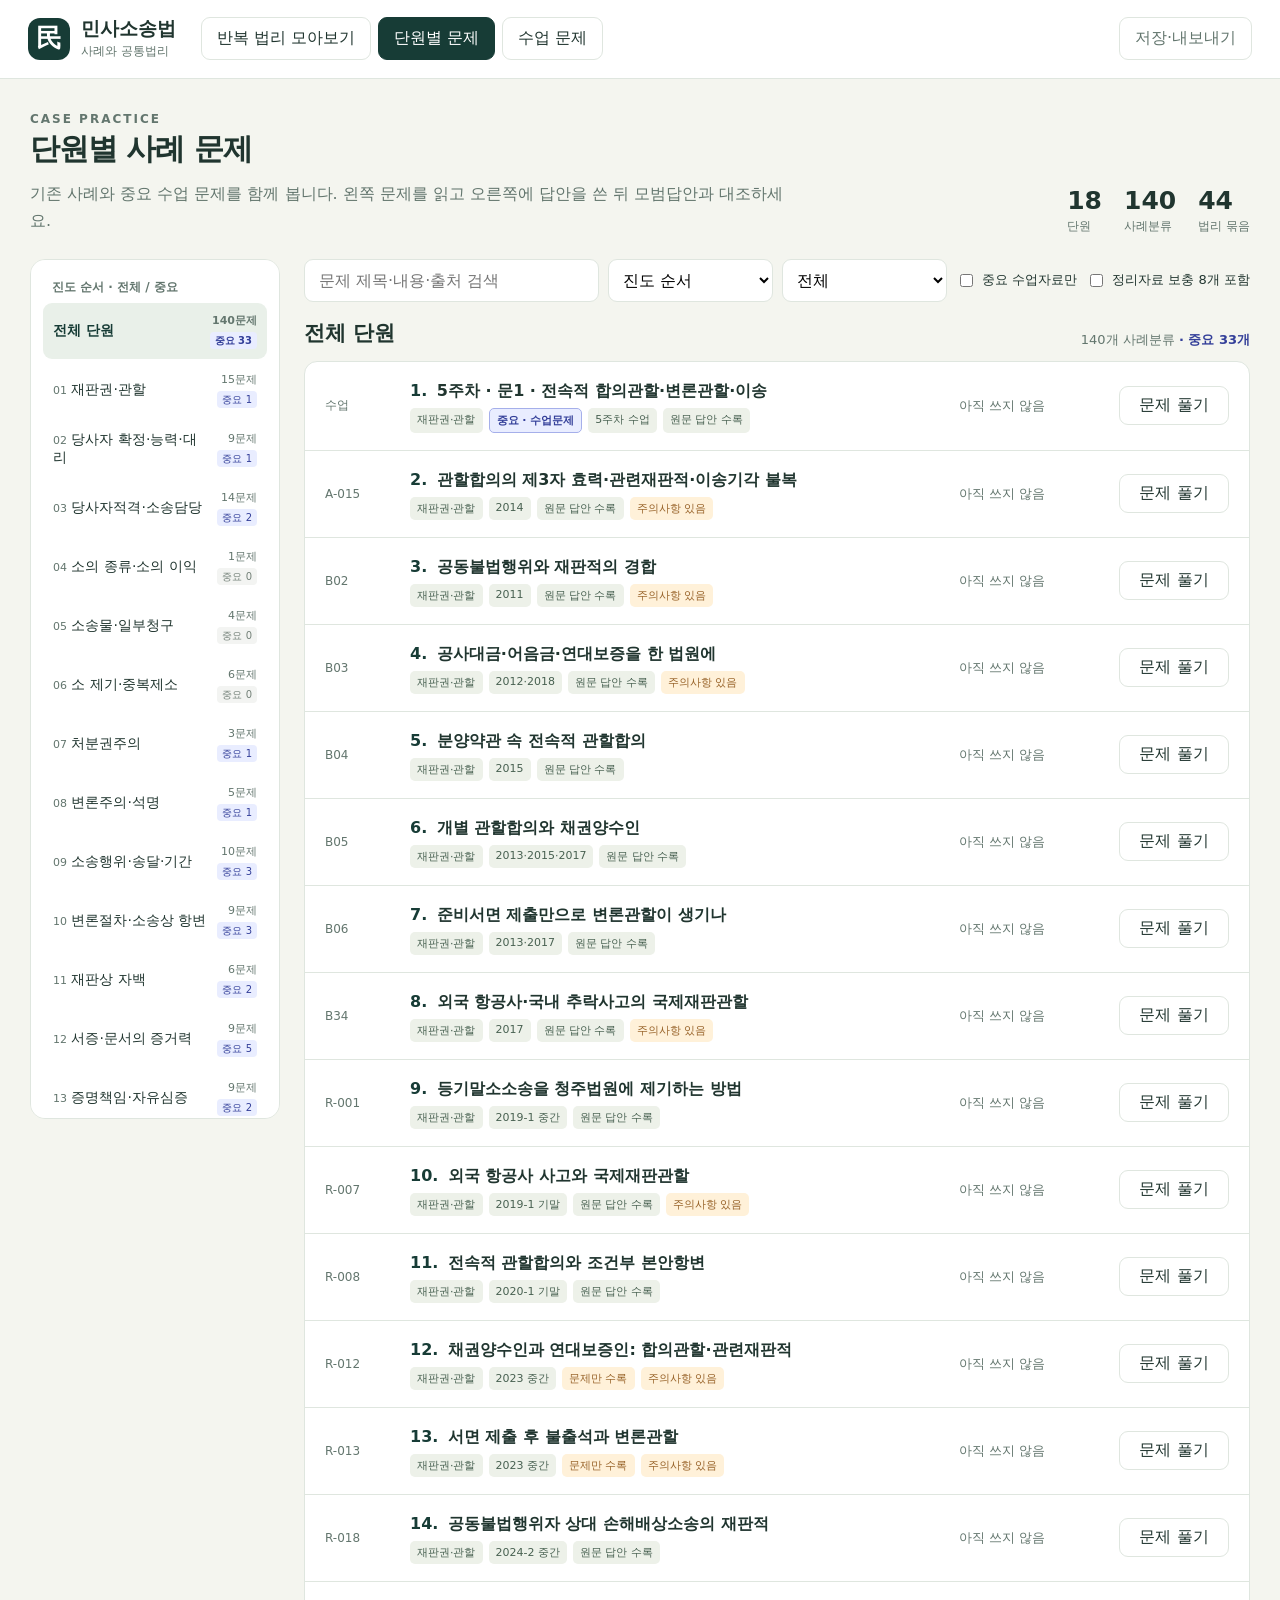
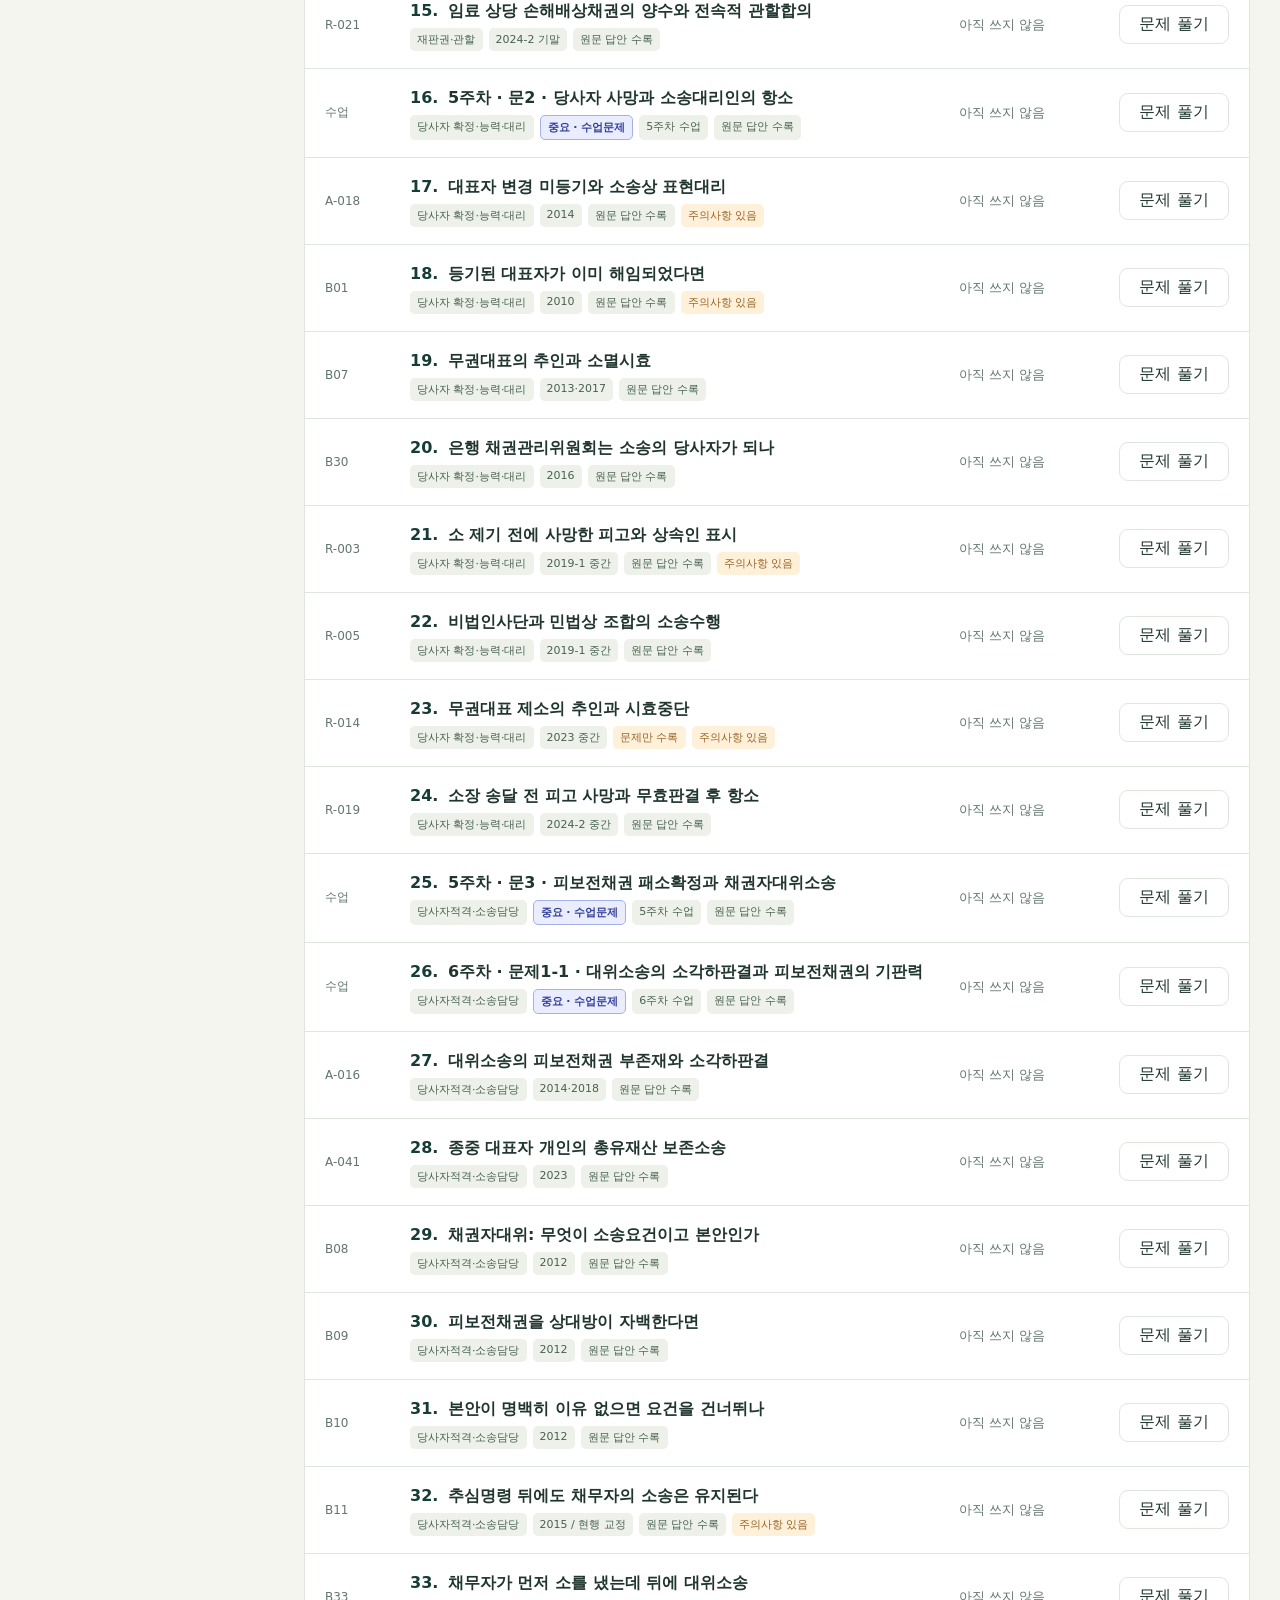
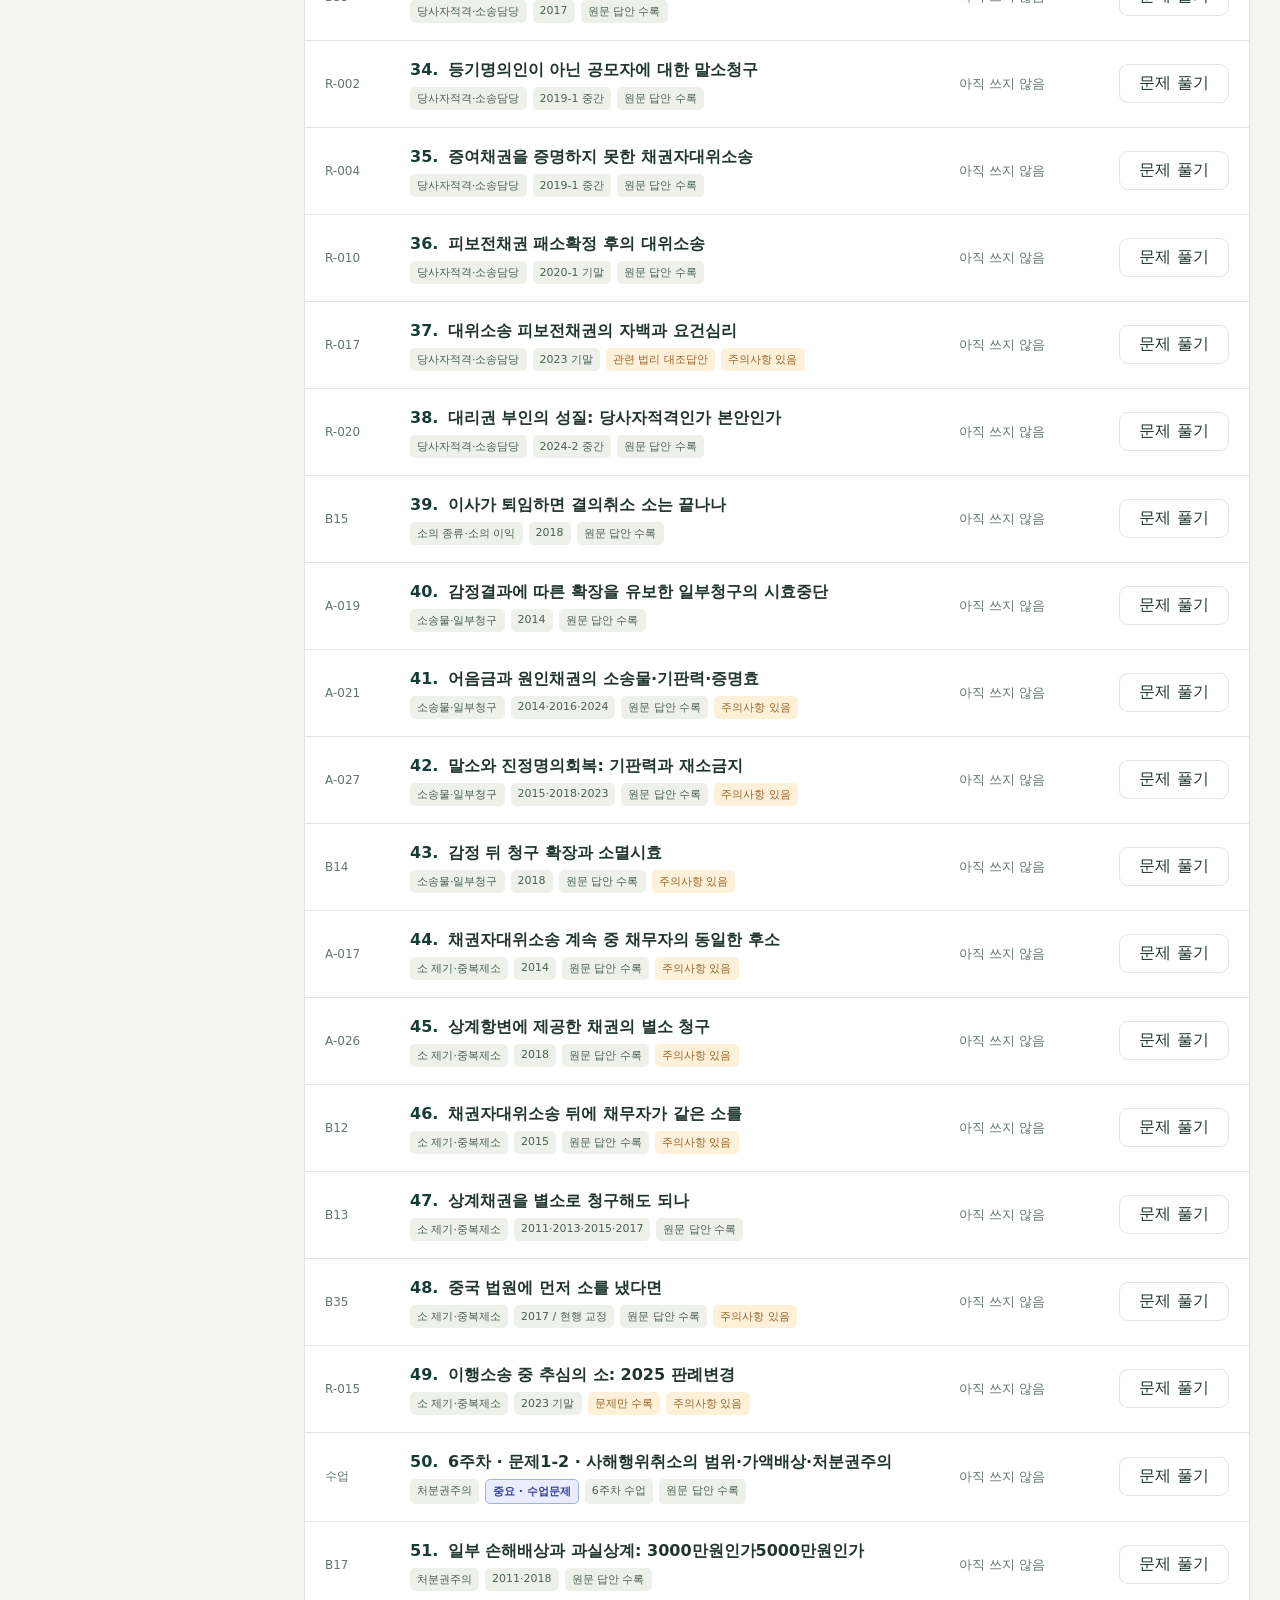
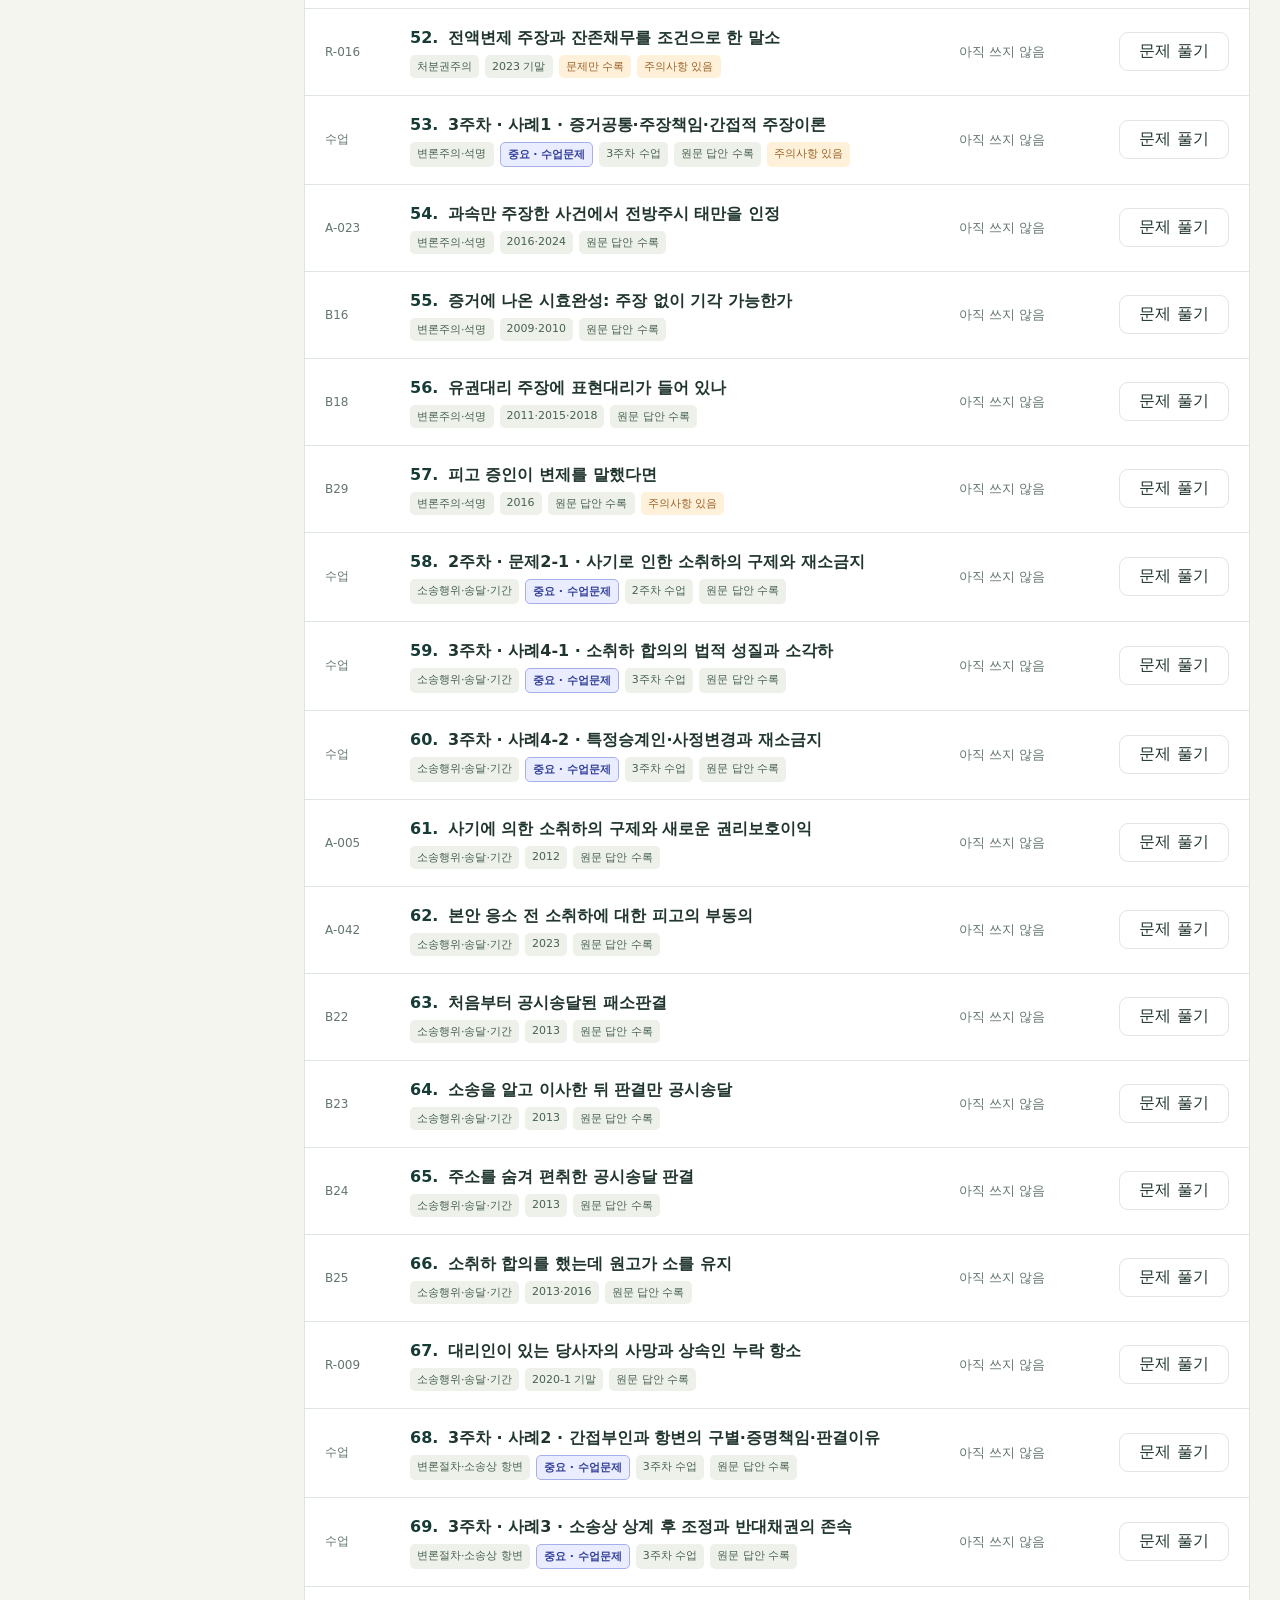
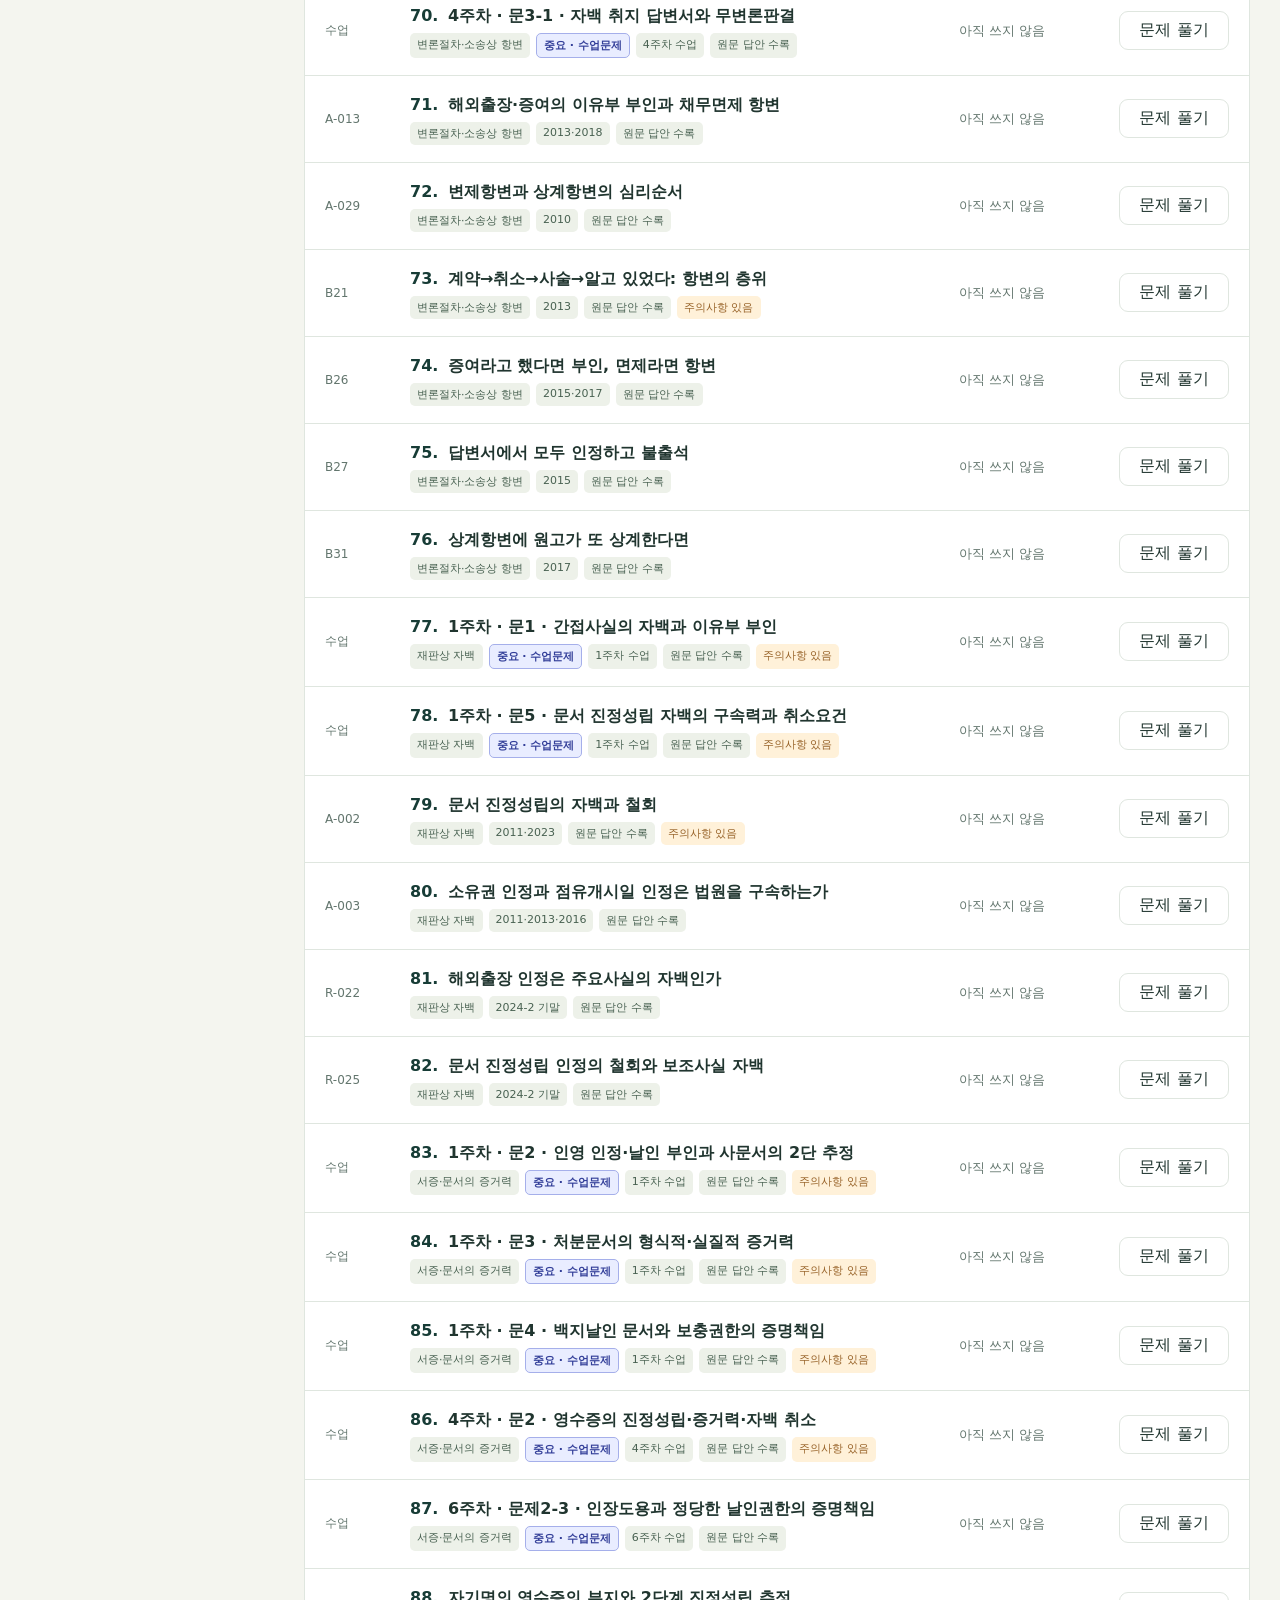
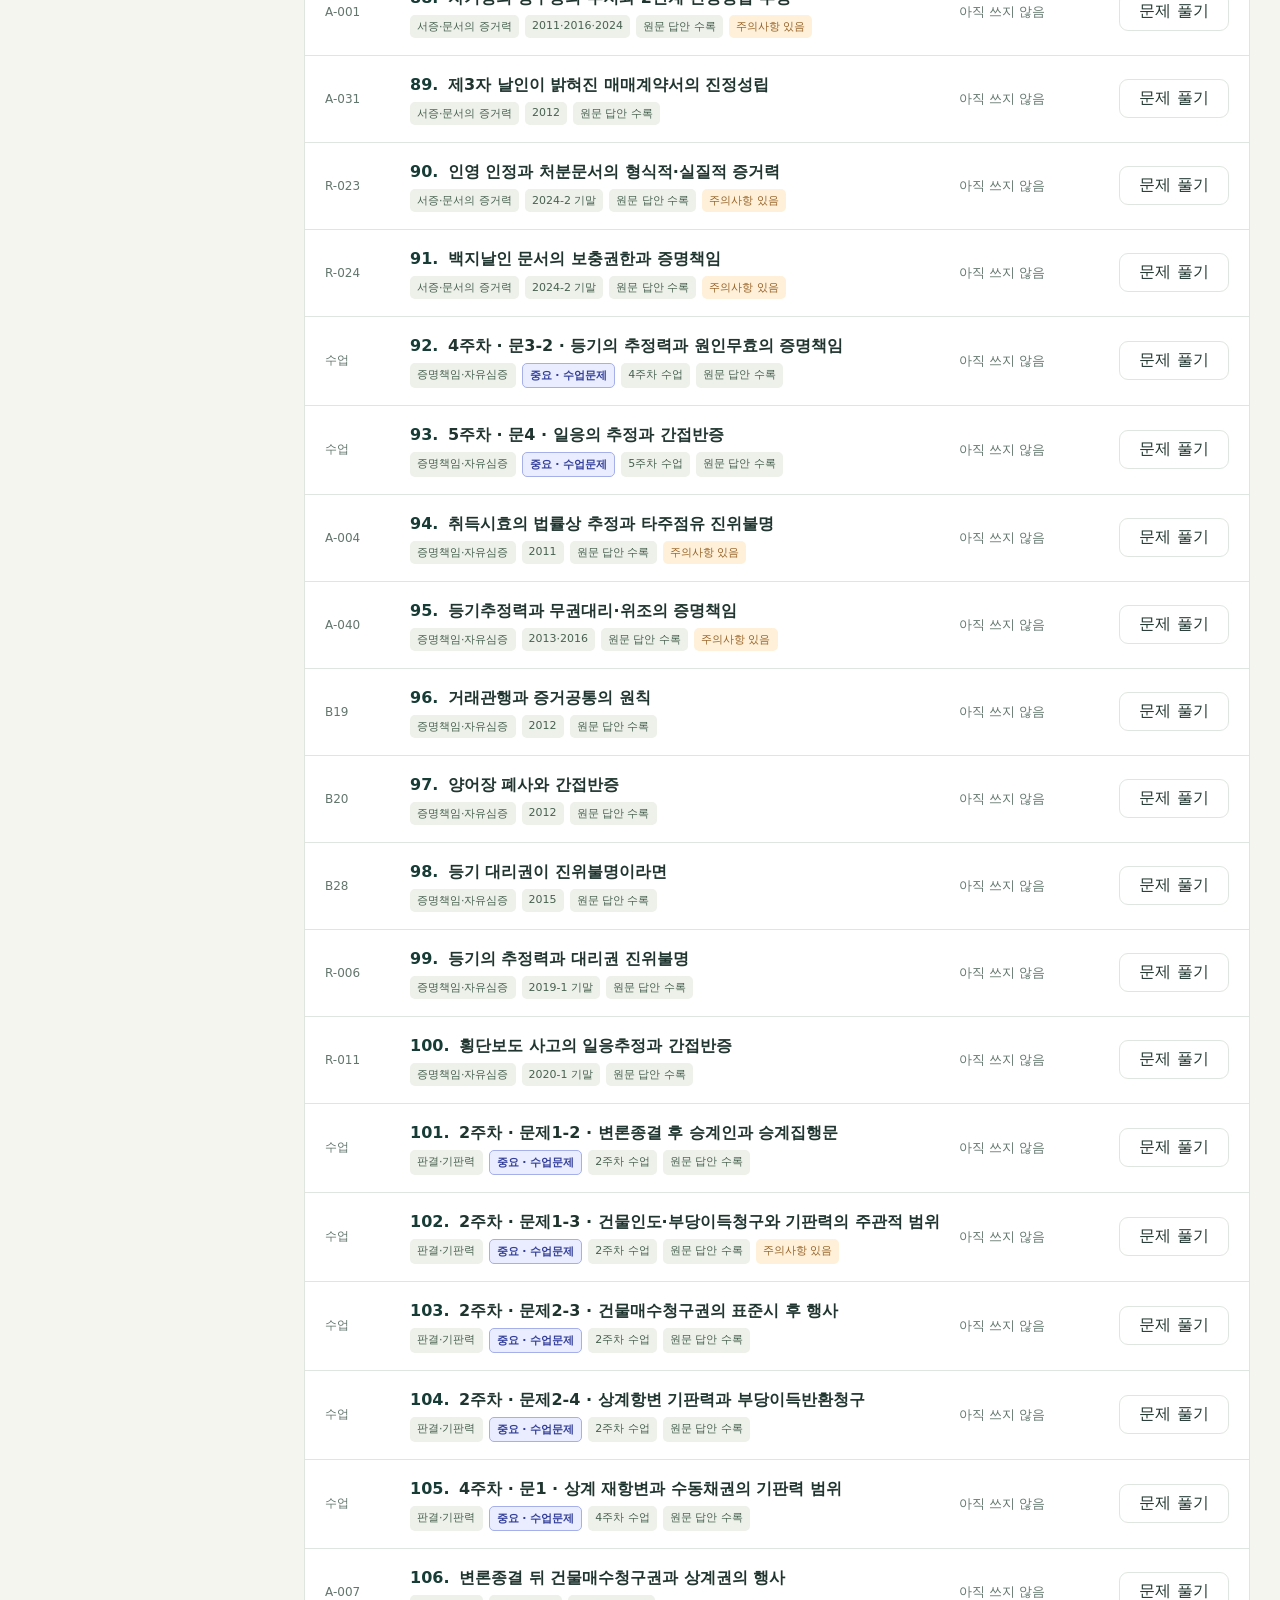
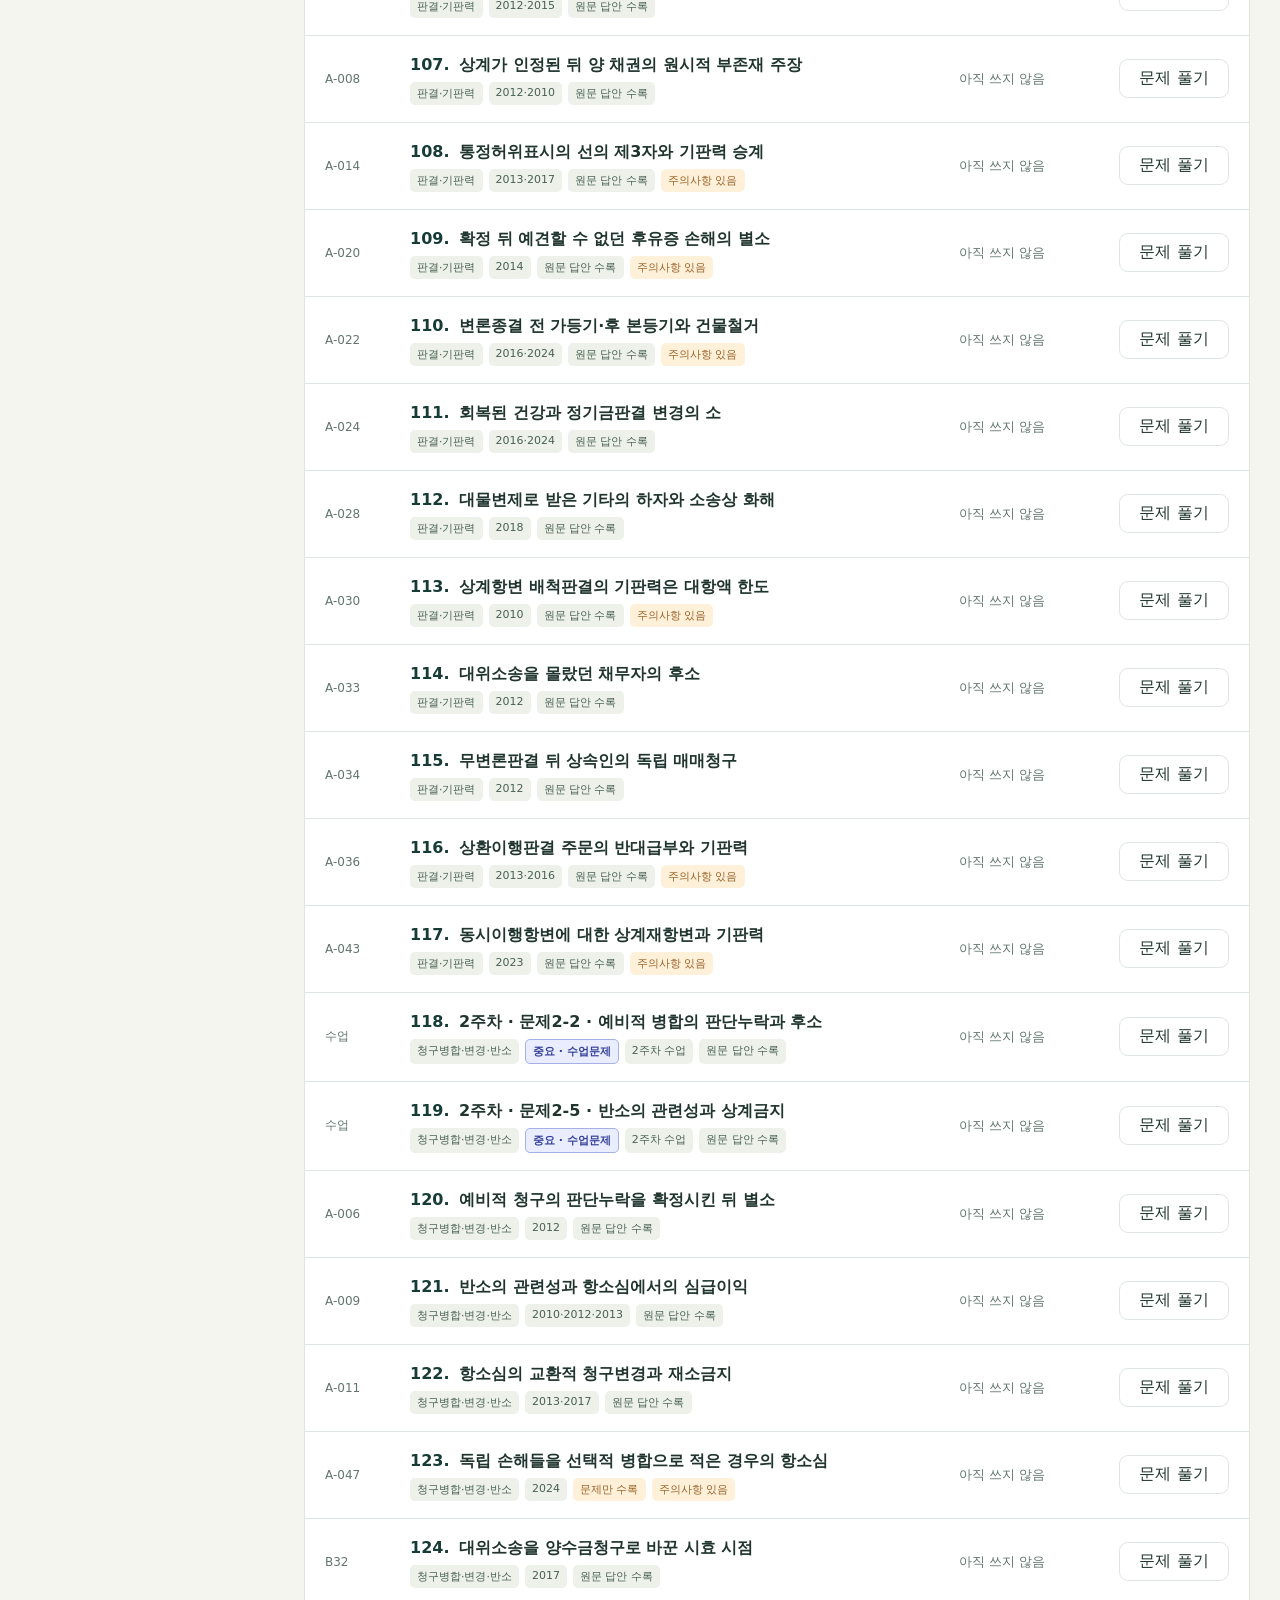
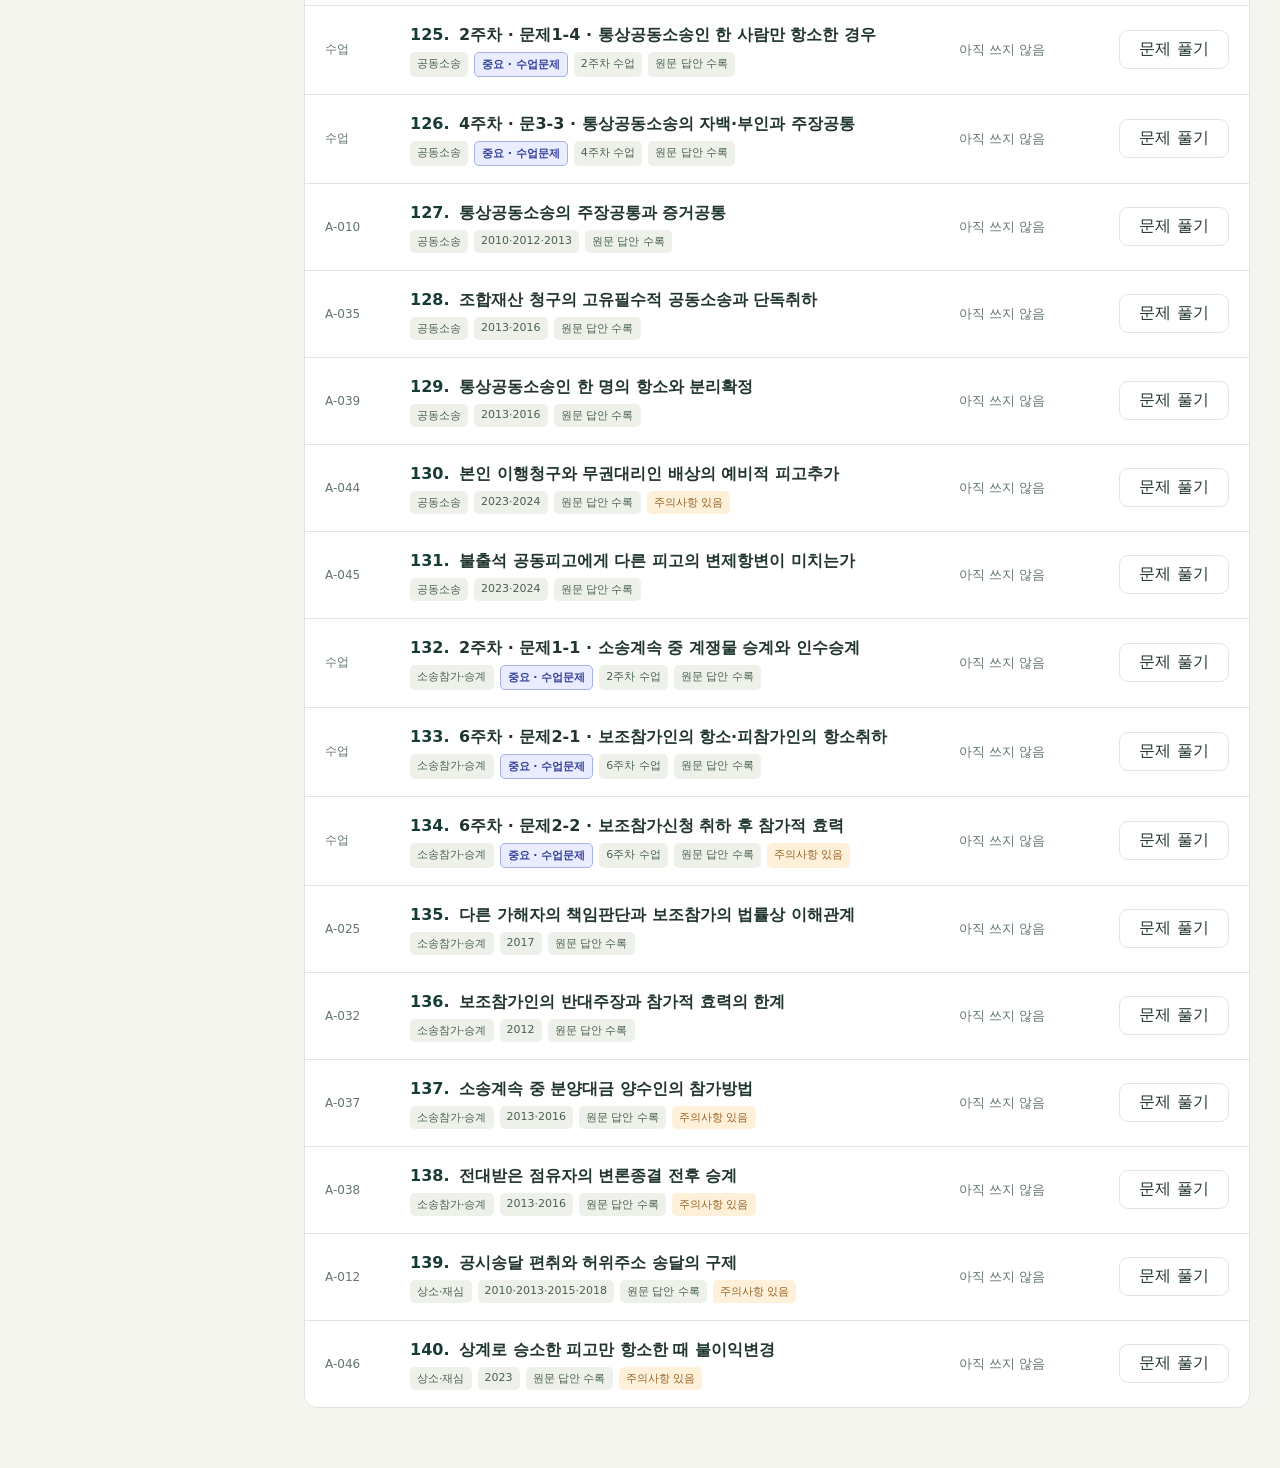
==== commit a3c85389: "Add files via upload" ====
--- a/index.html
+++ b/index.html
@@ -1,6 +1,6 @@
 <!doctype html>
 <html lang="ko">
-<head><meta charset="utf-8"><meta name="viewport" content="width=device-width, initial-scale=1"><meta name="theme-color" content="#173c36"><title>민사소송법 · 사례와 공통법리</title><link rel="stylesheet" href="reading.css?v=7"><script defer src="data.js"></script><script defer src="reading-data.js"></script><script defer src="reading-source-text.js"></script><script defer src="reading-focus.js"></script><script defer src="reading-edits.js"></script><script defer src="reading-transcripts.js?v=1"></script><script defer src="reading-class-data.js?v=3"></script><script defer src="reading-quick-data.js?v=1"></script><script defer src="reading-core.js?v=2"></script><script defer src="reading-focus-core.js"></script><script defer src="reading-readable-core.js"></script><script defer src="reading-transcript-core.js"></script><script defer src="reading-class-core.js?v=2"></script><script defer src="reading.js?v=9"></script></head>
+<head><meta charset="utf-8"><meta name="viewport" content="width=device-width, initial-scale=1"><meta name="theme-color" content="#173c36"><title>민사소송법 · 사례와 공통법리</title><link rel="stylesheet" href="reading.css?v=10"><script defer src="data.js"></script><script defer src="reading-data.js"></script><script defer src="reading-source-text.js"></script><script defer src="reading-focus.js"></script><script defer src="reading-edits.js"></script><script defer src="reading-transcripts.js?v=1"></script><script defer src="reading-class-data.js?v=3"></script><script defer src="reading-quick-data.js?v=2"></script><script defer src="reading-ox-data.js?v=1"></script><script defer src="reading-quiz-core.js?v=1"></script><script defer src="reading-answer-data.js?v=1"></script><script defer src="reading-core.js?v=2"></script><script defer src="reading-focus-core.js"></script><script defer src="reading-readable-core.js"></script><script defer src="reading-transcript-core.js"></script><script defer src="reading-class-core.js?v=2"></script><script defer src="reading.js?v=12"></script></head>
 <body>
 <header class="top"><a class="brand" href="#library"><span class="brand-icon">民</span><span>민사소송법<small>사례와 공통법리</small></span></a><nav aria-label="공부 화면"><button data-view="laws">반복 법리 모아보기</button><button data-view="library">단원별 문제</button><button data-view="classes">수업 문제</button></nav><button id="records-open" class="quiet">저장·내보내기</button></header>
 <main id="main"></main>
--- a/reading.css
+++ b/reading.css
@@ -1,5 +1,15 @@
 :root{color-scheme:light;--ink:#20352f;--muted:#63766e;--green:#173c36;--line:#dfe6df;--paper:#fff;--bg:#f4f5ef;--accent:#b97432;font-family:"Malgun Gothic","Apple SD Gothic Neo",system-ui,sans-serif;font-size:16px}*{box-sizing:border-box}body{margin:0;background:var(--bg);color:var(--ink)}button,input,textarea,select{font:inherit}button,.button{border:1px solid var(--line);background:white;color:var(--ink);border-radius:9px;padding:10px 15px;cursor:pointer;text-decoration:none;display:inline-block}button:hover,.button:hover{background:#eef3ed;border-color:#afc2b8}button:focus-visible,a:focus-visible,input:focus-visible,textarea:focus-visible,select:focus-visible{outline:3px solid #b97432;outline-offset:3px}button.active,button.primary{background:var(--green);color:white;border-color:var(--green)}a{color:#285c50;text-underline-offset:3px}h1,h2,h3,p{margin-top:0}h1{font-size:30px;letter-spacing:-1px;margin-bottom:10px}h2{font-size:21px}h3{font-size:18px}p{line-height:1.7}.small,small{font-size:13px;line-height:1.65;color:var(--muted)}.top{display:flex;align-items:center;gap:25px;padding:16px 28px;background:#fff;border-bottom:1px solid var(--line)}.brand{display:flex;align-items:center;gap:11px;text-decoration:none;color:var(--ink);font-weight:800;font-size:19px}.brand small{display:block;font-weight:400;font-size:12px}.brand-icon{font-family:serif;background:var(--green);color:#fff;width:42px;height:42px;text-align:center;line-height:42px;border-radius:12px;font-size:26px}.top nav{display:flex;gap:7px;flex:1}.quiet{background:transparent;color:var(--muted)}main{max-width:1600px;margin:auto;padding:30px 30px 60px}.hero{display:flex;align-items:flex-end;justify-content:space-between;gap:20px;margin-bottom:24px}.eyebrow{color:var(--accent);font-size:12px;letter-spacing:2px;font-weight:bold;margin-bottom:10px}.hero p{margin:0;color:var(--muted);max-width:770px}.stats{display:flex;gap:22px;white-space:nowrap}.stats strong{display:block;font-size:25px}.stats span{font-size:12px;color:var(--muted)}.workspace{display:grid;grid-template-columns:250px minmax(0,1fr);gap:24px}.sidebar{align-self:start;position:sticky;top:16px;border:1px solid var(--line);background:white;border-radius:15px;padding:12px;max-height:calc(100vh - 40px);overflow:auto}.sidebar h2{font-size:12px;color:var(--muted);padding:7px 9px;margin:0}.unit{display:flex;width:100%;align-items:center;justify-content:space-between;border:0;text-align:left;padding:10px;font-size:14px;gap:8px;margin-bottom:3px}.unit.active{background:#e9f0e9;color:var(--green);font-weight:700}.unit .number{font-size:11px;min-width:20px;color:var(--muted)}.filters{display:flex;align-items:center;gap:9px;flex-wrap:wrap;margin-bottom:17px}.filters input[type=search]{flex:1;min-width:200px;padding:11px 14px;border:1px solid var(--line);border-radius:9px;background:white}.filters select{max-width:210px;border:1px solid var(--line);border-radius:9px;padding:10px;background:white}.filters label{font-size:13px;display:flex;gap:6px;align-items:center}.section-title{display:flex;align-items:center;gap:12px;justify-content:space-between}.section-title h2{margin:0 0 14px}.cards{display:grid;grid-template-columns:repeat(2,minmax(0,1fr));gap:14px}.card{background:white;border:1px solid var(--line);padding:19px;border-radius:13px;display:flex;flex-direction:column;gap:10px}.card h3{line-height:1.5;margin:0}.card p{margin:0;font-size:14px;color:var(--muted)}.card .tags{margin-top:auto}.tags{display:flex;gap:6px;flex-wrap:wrap}.tag{font-size:11px;border-radius:5px;padding:4px 7px;background:#edf1e9;color:#486151;display:inline-block}.tag.warn{background:#fff1d9;color:#986329}.card-footer{display:flex;justify-content:space-between;align-items:center;padding-top:5px;gap:10px}.case-list{background:white;border:1px solid var(--line);border-radius:13px;overflow:hidden}.case-row{display:grid;grid-template-columns:70px minmax(0,1fr) 145px 110px;align-items:center;gap:15px;padding:17px 20px;border-bottom:1px solid var(--line)}.case-row:last-child{border:0}.case-row h3{font-size:16px;margin:0 0 5px;line-height:1.5}.case-row .case-number{color:var(--muted);font-size:12px}.case-row button{padding:8px 11px}.empty{padding:40px;text-align:center;color:var(--muted);background:white;border-radius:12px}.back{margin-bottom:17px}.reading-heading{display:flex;align-items:flex-start;justify-content:space-between;gap:15px}.reading-heading h1{font-size:23px;line-height:1.5}.reading-heading p{margin-bottom:15px}.reading-grid{display:grid;grid-template-columns:1fr 1fr;gap:18px;align-items:start}.panel{background:white;border:1px solid var(--line);border-radius:14px;overflow:hidden;min-width:0}.panel-head{padding:16px 20px;border-bottom:1px solid var(--line);display:flex;align-items:center;justify-content:space-between;gap:10px}.panel-head h2{margin:0;font-size:16px}.panel-body{padding:22px}.problem p{line-height:1.9}.question{border-left:3px solid var(--green);padding-left:15px;margin-top:23px;font-weight:600}.draft{width:100%;min-height:520px;resize:vertical;border:0;outline:0;padding:22px;line-height:1.85;background:#fffdf9;font-size:17px;color:var(--ink)}.draft:focus-visible{outline:2px solid #73978b;outline-offset:-3px}.save-line{padding:10px 20px;border-top:1px solid var(--line);font-size:12px;color:var(--muted);display:flex;justify-content:space-between;gap:10px}.tools{display:flex;gap:8px;flex-wrap:wrap}.source-tools{padding:13px 17px;display:flex;align-items:center;gap:8px;flex-wrap:wrap;background:#f7f8f4}.source-tools select{min-width:0;max-width:100%;border:1px solid var(--line);padding:7px;border-radius:7px}.source-tools a,.source-tools button{font-size:12px}.source-image{width:100%;height:auto;display:block;cursor:zoom-in;background:white}.image-note{padding:10px 17px;font-size:12px;color:var(--muted)}.model-body{max-height:75vh;overflow:auto}.tools button:disabled{opacity:.45;cursor:default}.quote{white-space:pre-wrap;line-height:1.85;background:#fffdf6;border-left:3px solid var(--accent);padding:19px;margin:0 0 8px}.quote-source{margin-bottom:22px;font-size:12px;color:var(--muted)}.law-layout{display:grid;grid-template-columns:minmax(0,1.15fr) minmax(330px,.85fr);gap:20px;align-items:start}.law-context{padding:18px;background:#eaf0e9;border-radius:11px;margin-bottom:20px}.law-context p{margin-bottom:0;font-size:14px}.member{display:block;padding:15px 0;border-bottom:1px solid var(--line)}.member button{width:100%;text-align:left;border:0;padding:0;background:transparent}.member strong{display:block;font-size:15px;line-height:1.6}.member small{display:block}.member .tags{margin-top:6px}.member-summary{border:1px solid var(--line);border-radius:8px;padding:12px;margin-top:10px;background:#fafbf7;font-size:13px;line-height:1.8}.notice{background:#fff4df;border:1px solid #e8d4ad;border-radius:9px;padding:13px 16px;font-size:13px;line-height:1.7;margin-bottom:16px}.notice p:last-child{margin-bottom:0}.mobile-switch{display:none}details{margin-top:12px}summary{cursor:pointer;color:var(--muted);font-size:13px}.related-links{margin-top:24px;display:flex;flex-direction:column;gap:8px}.studied{display:flex;align-items:center;gap:6px;font-size:13px}.law-original-select{width:100%;padding:11px;border:1px solid var(--line);border-radius:8px;margin-bottom:14px}#toast{position:fixed;bottom:20px;left:50%;transform:translateX(-50%);background:#173c36;color:white;padding:11px 18px;border-radius:9px;z-index:20;display:none;max-width:90vw}dialog{border:1px solid var(--line);border-radius:15px;padding:25px;max-width:540px;width:calc(100% - 28px)}dialog::backdrop{background:#11251baa}#zoom{max-width:1300px;width:96vw;height:93vh;padding:0}#zoom-content{overflow:auto;height:calc(100% - 63px);background:#cbd1c9}#zoom-content img{width:1200px;max-width:none;display:block;margin:auto}.zoom-toolbar{height:63px;display:flex;justify-content:space-between;align-items:center;padding:10px 20px}.danger{color:#9b3b32}.continuation{font-size:13px;color:var(--muted)}.law-empty-quote{padding:16px;background:#f7f8f4;border-radius:10px;font-size:14px;line-height:1.8}input[type=checkbox]{accent-color:var(--green)}
 .tag.important{background:#e9edff;color:#333f99;border:1px solid #a5afea;font-weight:700}.reading-heading .tags{margin-bottom:12px}.top nav button{white-space:nowrap}.class-problem .question{font-weight:400}
+.case-list-index{display:inline-block;color:#173c36;font-weight:800;margin-right:4px;font-variant-numeric:tabular-nums}
+.quiz-focused>.hero,.quiz-focused>.continuation,.quiz-focused .workspace>.sidebar,.quiz-focused .workspace>section>.filters{display:none}
+.quiz-focused .workspace{grid-template-columns:minmax(0,1fr);max-width:850px;margin:auto}
+.ox-stage{background:#fff;border:1px solid var(--line);border-radius:15px;padding:28px;scroll-margin-top:16px;overflow-wrap:anywhere}
+.ox-intro p{color:var(--muted)}.ox-topline{display:flex;align-items:center;justify-content:space-between;gap:12px;color:var(--muted);font-size:13px;margin-bottom:20px}.ox-topline>span{min-width:0}.ox-topline button{font-size:12px;flex-shrink:0;padding:8px}
+.ox-progress-label{display:flex;justify-content:space-between;gap:12px;align-items:baseline;font-size:13px}.ox-progress-label strong{font-size:19px}.ox-stage progress{width:100%;height:8px;display:block;accent-color:var(--green);border:0;margin:12px 0 24px;border-radius:5px;overflow:hidden}.ox-stage progress::-webkit-progress-bar{background:#e9eee7}.ox-stage progress::-webkit-progress-value{background:var(--green)}
+.ox-unit{font-size:12px;color:var(--muted);margin-bottom:10px}.ox-stage .ox-statement{font-size:22px;font-weight:650;line-height:1.85;margin:0 0 28px;word-break:keep-all;overflow-wrap:anywhere}.ox-stage h2:focus{outline:none}
+.ox-choices{display:grid;grid-template-columns:1fr 1fr;gap:12px}.ox-choice{min-height:96px;display:flex;align-items:center;justify-content:center;gap:14px;border:2px solid #afc8bd;background:#f3f8f4;touch-action:manipulation}.ox-choice strong{font:750 37px/1 system-ui,sans-serif}.ox-choice span{font-size:16px;font-weight:700}.ox-x{border-color:#d3b5ae;background:#fff7f4;color:#8b463d}.ox-o{color:#28594a}.ox-choice.chosen{box-shadow:inset 0 0 0 2px currentColor}.ox-choice:disabled{cursor:default;opacity:.6}.ox-choice.chosen:disabled{opacity:1}.ox-choice:disabled:hover{background:inherit;border-color:inherit}
+.ox-hint{text-align:center;font-size:13px;color:var(--muted);margin:16px 0 0}.ox-feedback{margin-top:24px;border-left:4px solid #638f79;background:#f1f6f1;padding:20px;border-radius:0 9px 9px 0}.ox-feedback.is-wrong{border-color:#b57349;background:#fff6ed}.ox-feedback h3{font-size:18px;margin:0 0 12px}.ox-feedback p{font-size:15px;line-height:1.9;margin:0 0 12px}.ox-feedback .ox-correct-answer{font-size:17px;font-weight:700}.ox-feedback .ox-caution{font-size:13px;color:#5e665f}.ox-feedback button{font-size:12px}.ox-next{width:100%;min-height:54px;margin-top:20px;touch-action:manipulation}.ox-save{margin:18px 0 0}.ox-score{font-size:17px}.ox-score strong{font-size:30px;margin-right:10px}.ox-wrong-title{font-size:17px;margin:30px 0 12px}.ox-wrong-list{padding-left:23px}.ox-wrong-list li{padding:18px 0;border-bottom:1px solid var(--line)}.ox-wrong-list p{margin:0 0 10px;font-size:15px}.ox-wrong-list strong{font-size:13px;display:block;margin-bottom:8px;color:#875132}.ox-wrong-list button{font-size:12px}.ox-all-correct{padding-top:22px;color:var(--muted)}
+@media(max-width:700px){.ox-stage{padding:20px 17px;border-radius:12px}.ox-stage .ox-statement{font-size:19px;line-height:1.85;margin-bottom:24px}.ox-choice{min-height:82px;gap:10px}.ox-choice strong{font-size:33px}.ox-topline{gap:6px}.ox-topline>span{font-size:12px}.ox-feedback{padding:16px 14px}.ox-feedback .ox-correct-answer{font-size:16px}.ox-stage .tools{flex-direction:column}.ox-stage .tools button{min-height:48px}.quiz-focused{padding-top:17px}}
 .unit-counts{display:flex;align-items:flex-end;flex-direction:column;gap:4px;flex-shrink:0}.unit-important{font-size:10px;line-height:1.5;padding:1px 5px;background:#e9edff;color:#333f99;border-radius:4px;white-space:nowrap}.unit-important.is-zero{background:#f3f4f2;color:#738078}.result-important{color:#333f99;font-weight:700;white-space:nowrap}.section-title small{text-align:right}
 .law-toolbar{display:flex;align-items:center;justify-content:space-between;gap:10px;flex-wrap:wrap;margin:0 0 20px}.law-modes,.quick-tools{display:flex;gap:6px;flex-wrap:wrap}.law-toolbar button{padding:9px 12px;font-size:13px}.quick-tools button{color:#46585f;background:#f5f7ff;border-color:#d7ddf2}.quick-instruction{font-size:13px;color:var(--muted);margin-bottom:16px}.quick-card{gap:14px;align-self:start}.quick-card .tags{margin-top:0}.quick-question{display:flex;gap:10px;align-items:baseline}.qa-letter{font-size:13px;font-weight:800;color:#424b97;flex-shrink:0}.quick-question h3{font-size:17px;line-height:1.65;margin:0}.quick-answer{margin:0;border:1px solid #dce1f1;border-radius:9px;background:#f8f9ff}.quick-answer summary{padding:11px 14px;color:#38467e;font-weight:700;font-size:13px}.quick-answer[open] summary{border-bottom:1px solid #e0e5f4}.quick-answer-body{padding:15px}.card .quick-answer-text,.rule-guide .quick-answer-text{font-size:15px;line-height:1.85;color:var(--ink);margin:0 0 13px}.quick-answer-text .qa-letter{margin-right:10px}.card .quick-caution,.rule-guide .quick-caution{font-size:13px;color:#5e665e;line-height:1.8;margin:0 0 10px}.quick-caution strong{color:#63724e}.quick-card .card-footer{margin-top:auto;align-items:flex-start;border-top:1px solid var(--line);padding-top:12px;flex-wrap:wrap}.quick-card .card-footer small{flex:1;min-width:120px;font-size:11px}.quick-card .card-footer button{font-size:12px;white-space:nowrap;padding:8px 11px}.law-quick-intro{padding-bottom:20px;border-bottom:1px solid var(--line)}.law-quick-intro .quick-answer{margin-top:12px}.law-quick-intro .quick-question h3{font-size:17px}
 @media(max-width:700px){.sidebar .unit-counts{flex-direction:row;align-items:center;gap:6px}.law-toolbar{align-items:stretch;gap:9px}.law-modes{width:100%}.law-modes button{flex:1}.quick-tools{width:100%}.quick-tools button{flex:1}.quick-question h3{font-size:17px}.quick-answer-body{padding:13px}}
@@ -25,4 +35,26 @@
 @media(max-width:1050px){.law-original{position:static}.rule-guide p,.rule-guide li{font-size:16px}}
 @media(max-width:700px){.original-text{padding:17px;font-size:17px}.focus-caption{padding:10px 13px}.rule-guide section{margin-bottom:19px}.rule-main{padding:13px}.rule-sources a{font-size:12px}.source-crop{width:calc(100% - 18px);margin:12px 9px}#zoom-content .source-image-wrap{width:950px}}
 @media(min-width:1600px){.draft{min-height:650px}}@media(max-width:1050px){main{padding:23px 20px}.workspace{grid-template-columns:210px minmax(0,1fr);gap:18px}.cards{grid-template-columns:1fr}.top{padding:14px 20px;gap:16px}.stats{gap:14px}.case-row{grid-template-columns:52px minmax(0,1fr) 90px}.case-row .row-status{display:none}.law-layout{grid-template-columns:1fr}.reading-grid{gap:12px}.panel-body{padding:18px}}
+.answer-head{align-items:flex-start;flex-direction:column;gap:12px}
+.answer-modes{display:flex;flex-wrap:wrap;gap:6px;width:100%}
+.answer-modes button{font-size:14px;min-height:40px;padding:8px 12px}
+.answer-modes button.active{background:var(--ink);color:#fff;border-color:var(--ink)}
+.case-answer-summary{font-size:17px;line-height:1.9;overflow-wrap:anywhere}
+.summary-provenance{font-size:12px;line-height:1.65;color:var(--muted);margin:0 0 20px}
+.summary-paragraphs{border-left:3px solid #568775;padding-left:18px}
+.summary-paragraphs p{margin:0 0 20px}
+.summary-paragraphs p:last-child{margin-bottom:0}
+.summary-note{font-size:13px;line-height:1.8;background:#f4f3ee;padding:12px 14px;border-radius:7px;margin:24px 0 12px}
+.summary-caution{font-size:14px;line-height:1.8;margin-top:22px}
+.summary-caution summary{cursor:pointer;color:#79511f}
+.summary-footer{display:flex;flex-wrap:wrap;gap:8px;align-items:center;border-top:1px solid var(--line);margin-top:26px;padding-top:18px}
+.summary-footer>span{width:100%;font-size:12px;line-height:1.7;color:var(--muted);margin-bottom:4px}
+.summary-footer button{font-size:13px}
+.quick-answer-body .quick-reason{border-top:1px solid #e0e5f4;margin-top:14px;padding-top:3px}
+.quick-answer-body .quick-reason>summary{border:0;padding:10px 0;font-size:13px;color:#59626d;cursor:pointer}
+.quick-reason>p{font-size:14px;line-height:1.85;margin:4px 0 13px;color:#46534f}
+.quick-reason>small{font-size:11px;color:var(--muted)}
+.quick-item+.quick-item{margin-top:22px;padding-top:22px;border-top:1px solid var(--line)}
+.quick-card .quick-answer-text{font-size:16px;font-weight:600;line-height:1.9}
+@media(max-width:700px){.answer-modes{gap:5px}.answer-modes button{flex:1;padding:9px 5px;font-size:13px}.case-answer-summary{font-size:16px}.summary-paragraphs{padding-left:13px}}
 @media(max-width:700px){.top{padding:13px 14px;gap:12px;flex-wrap:wrap}.brand{font-size:17px}.brand-icon{width:35px;height:35px;line-height:35px}.top nav{order:3;flex-basis:100%}.top nav button{flex:1;font-size:14px}.top #records-open{margin-left:auto;font-size:12px;padding:8px}.hero{display:block}.hero h1{font-size:25px}.stats{margin-top:16px;gap:26px}.stats strong{display:inline;font-size:19px;margin-right:4px}.workspace{display:block}.sidebar{position:static;display:flex;gap:7px;overflow:auto;max-height:none;white-space:nowrap;padding:8px;margin-bottom:18px}.sidebar h2{display:none}.sidebar .unit{width:auto;margin:0;flex-shrink:0;font-size:12px;padding:9px}.sidebar .unit .number{min-width:0}.filters input[type=search]{min-width:100%;font-size:16px}.filters select{font-size:13px;max-width:145px}.filters label{font-size:12px}.section-title h2{font-size:18px}.case-row{grid-template-columns:minmax(0,1fr) 75px;gap:8px;padding:15px}.case-number{display:none}.case-row h3{font-size:15px}.case-row button{font-size:12px}.reading-heading{display:block}.reading-heading h1{font-size:21px}.reading-grid{display:block}.mobile-switch{display:flex;margin:15px 0;gap:6px}.mobile-switch button{flex:1;font-size:14px}.reading-grid .panel.mobile-hidden{display:none}.draft{min-height:52vh;font-size:17px}.panel-head{padding:12px 15px;flex-wrap:wrap}.panel-head .tools button{font-size:12px;padding:8px}.model-body{max-height:none}.law-layout{display:block}.law-layout .panel{margin-bottom:17px}.card{padding:17px}.panel-body{padding:18px}main{padding:22px 14px 50px}.source-tools{padding:10px}.law-context{padding:14px}.save-line{padding:10px 14px}.reading-heading .studied{margin-bottom:10px}#zoom-content img{width:950px}.top .brand small{font-size:11px}}
